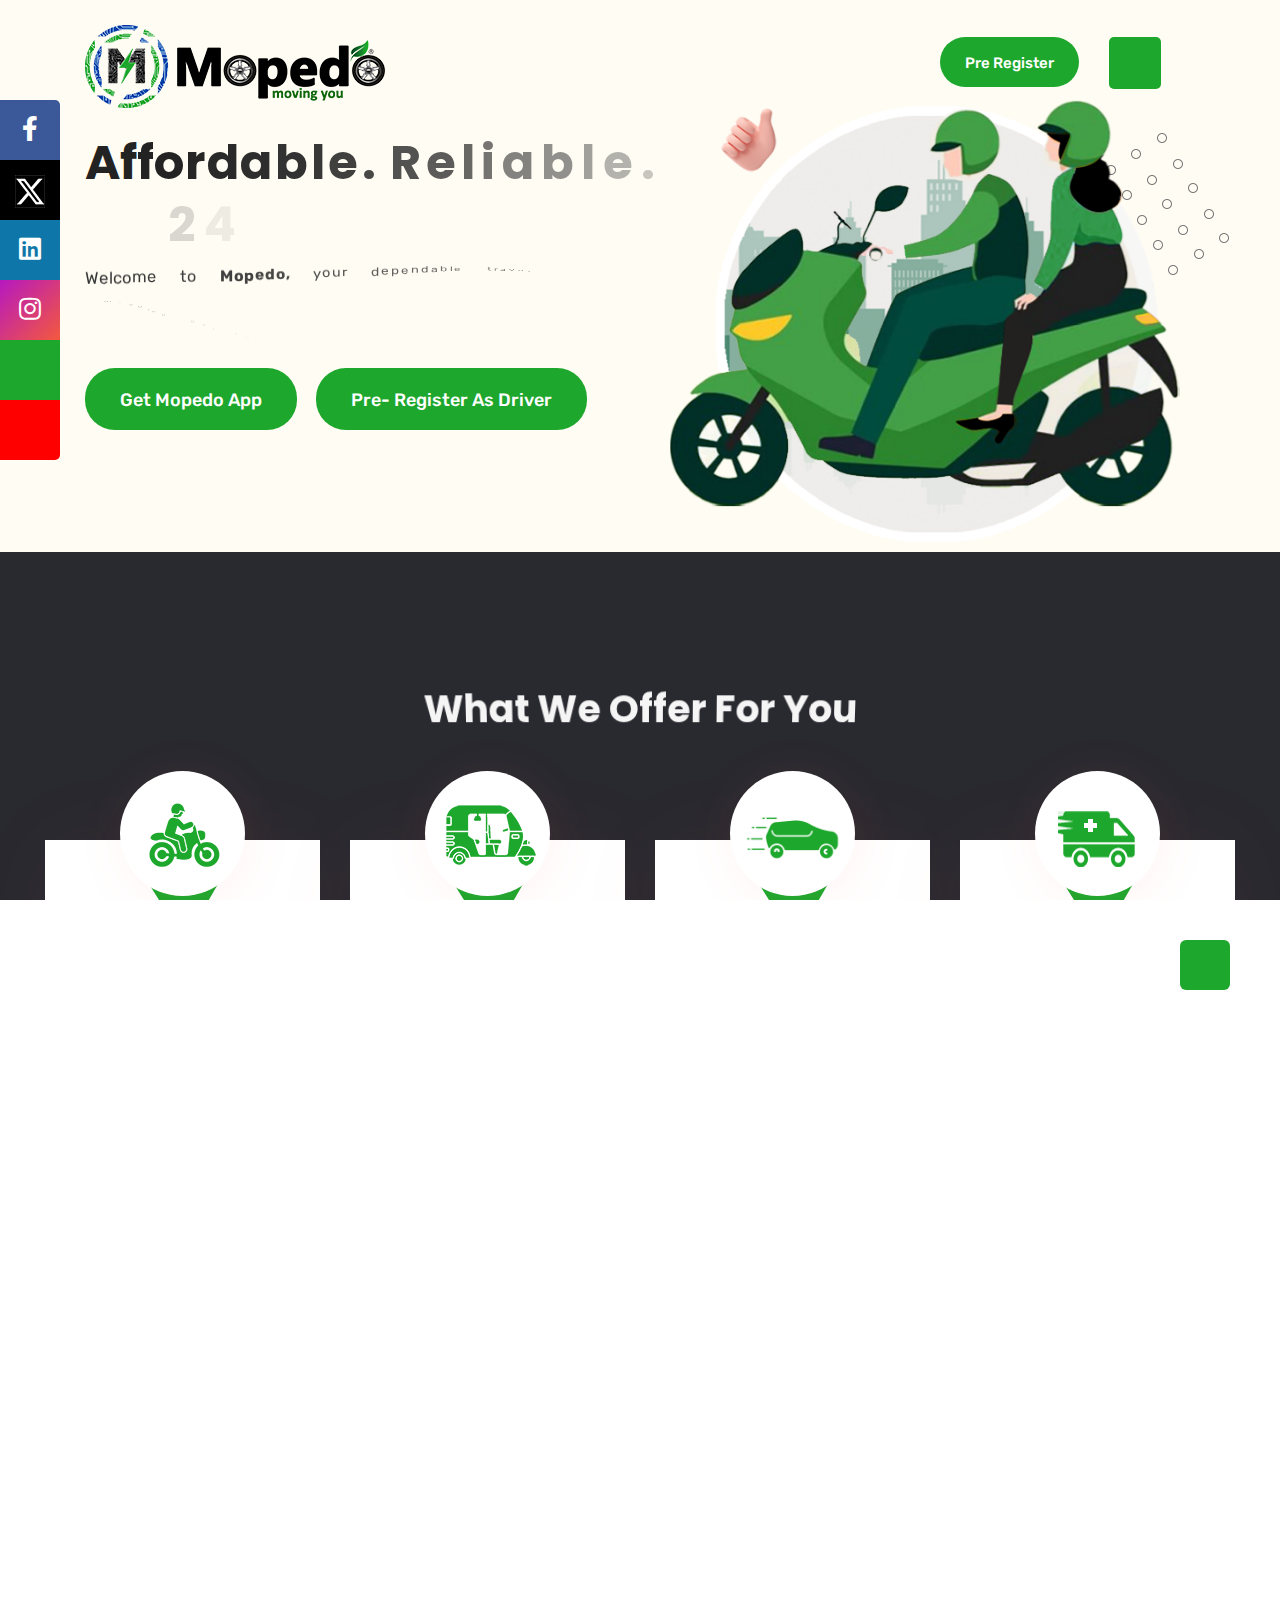
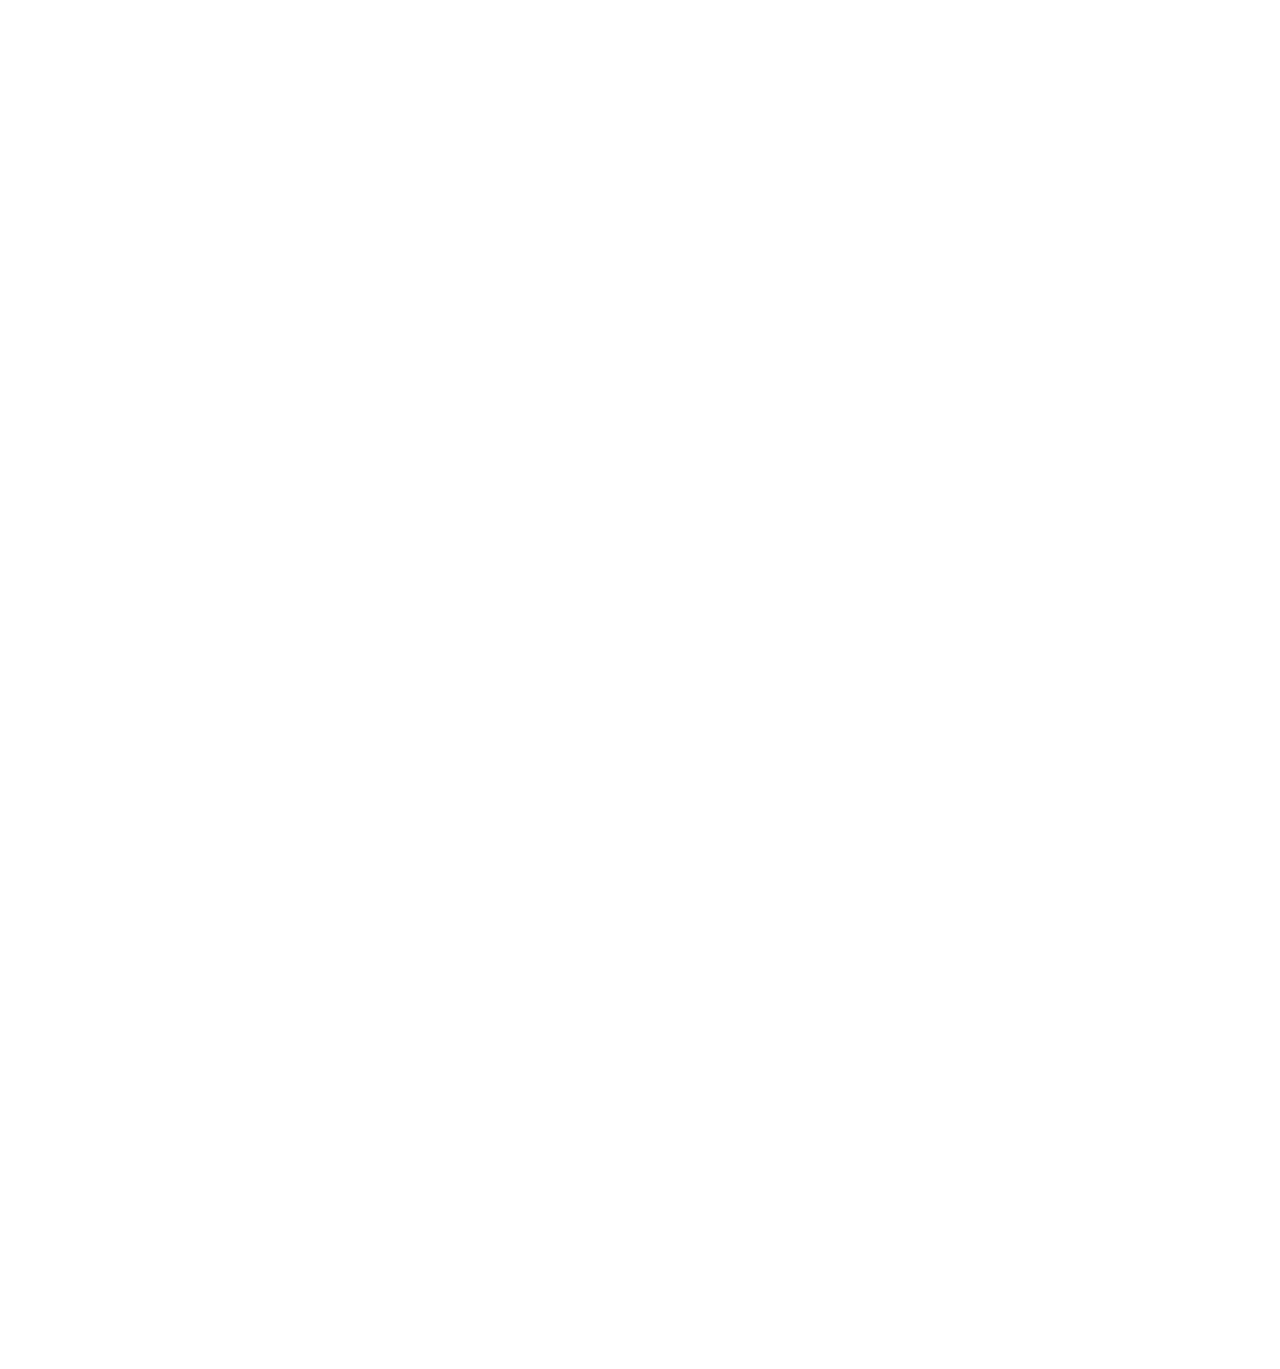
==== index.html @ 89268a0d "mopedo site" ====
<!doctype html>
<html class="no-js" lang="zxx">


<!-- Mirrored from www.mopedo.in/ by HTTrack Website Copier/3.x [XR&CO'2014], Thu, 02 Nov 2023 09:50:37 GMT -->
<meta http-equiv="content-type" content="text/html;charset=UTF-8" />
<head>
<meta charset="utf-8">
<meta http-equiv="x-ua-compatible" content="ie=edge">
<title>Mopedo</title>
<meta name="viewport" content="width=device-width, initial-scale=1">

<link rel="shortcut icon" type="image/x-icon" href="img/favicon.png">

<link rel="stylesheet" href="css/bootstrap.min.css">
<link rel="stylesheet" href="css/animate.css">
<link rel="stylesheet" href="css/custom-animation.css">
<link rel="stylesheet" href="css/slick.css">
<link rel="stylesheet" href="css/nice-select.css">
<link rel="stylesheet" href="css/flaticon.css">
<link rel="stylesheet" href="css/swiper-bundle.css">
<link rel="stylesheet" href="css/meanmenu.css">
<link rel="stylesheet" href="css/font-awesome-pro.css">
<link rel="stylesheet" href="css/magnific-popup.css">
<link rel="stylesheet" href="css/spacing.css">
<link rel="stylesheet" href="css/style.css">




</head>
<body>

<button class="scroll-top scroll-to-target" data-target="html">
<i class="far fa-angle-double-up"></i>
</button>

<header>



<div id="header-sticky" class="header__area header__transparent header__space header__plr">
<div class="container">
<div class="row align-items-center">
<div class="col-xl-9 col-lg-3 col-7 col-md-6">
<div class="header__logo">
<a href="index-2.html"><img src="img/logo/logo-1.png" alt></a>
</div>
</div>
<div class="col-xl-3 col-lg-2 col-5 col-md-6">
<div class="header__action d-flex">
<!---
<a class="main-btn-sm d-none d-xl-block tp-btn-hover alt-color" href="#">
<span>Scan Now</span>
<b></b>
</a>

<a class="main-btn-sm d-none d-xl-block tp-btn-hover alt-color" href="#">
<span>Pay Now</span>
<b></b>
</a>
--->
<a class="main-btn-sm d-none d-xl-block tp-btn-hover alt-color" href="#">
<span>Pre Register</span>
<b></b>
</a>
<div class="header__menu-bar">
<button class="it-menu-bar"><i class="far fa-bars"></i></button>
</div>
</div>
</div>
</div>
</div>
</div>

</header>


	<div class="s-soft">
<a href="#" class="s-item facebook">
<span class="fab fa-facebook-f"></span>
</a>
<a href="#" class="s-item twitter">
<span><img src="img/twitter.png" alt=""/></span>
</a>

<a href="#" class="s-item linkedin">
<span class="fab fa-linkedin"></span>
</a>
<a href="#" class="s-item instagram">
<span class="fab fa-instagram"></span>
</a>
		<a href="tel:1234567890" class="s-item phone">
<span class="fal fa-phone-alt"></span>
</a>
		
		<a href="mailto:Info@mopedoelectric.com" class="s-item envelope">
<span class="fal fa-envelope"></span>
</a>

	
	</div>



<div class="it-offcanvas-area">
<div class="itoffcanvas">
<div class="itoffcanvas__close-btn">
<button class="close-btn"><i class="fal fa-times"></i></button>
</div>
<div class="mobile-menu"></div>
<div class="itoffcanvas__info">
<div class="it-info-wrapper d-flex align-items-center">
<div class="itoffcanvas__info-address">
<a href="index-2.html">Home</a>
</div>
</div>
<div class="it-info-wrapper d-flex align-items-center">
<div class="itoffcanvas__info-address">
<a href="about-us.html">About Us</a>
</div>
</div>
<div class="it-info-wrapper d-flex align-items-center">
<div class="itoffcanvas__info-address">
<a href="blog.html">Blog</a>
</div>
</div>
	<div class="it-info-wrapper d-flex align-items-center">
<div class="itoffcanvas__info-address">
<a href="services.html">Services</a>
</div>
</div>
<div class="it-info-wrapper d-flex align-items-center">
<div class="itoffcanvas__info-address">
<a href="careers.html">Careers</a>
</div>
</div>
<div class="it-info-wrapper d-flex align-items-center">
<div class="itoffcanvas__info-address">
<a href="faq%27s.html">Faq's</a>
</div>
</div>
<div class="it-info-wrapper d-flex align-items-center">
<div class="itoffcanvas__info-address">
<a href="contactus.html">Contact Us</a>
</div>
</div>
</div>


<div class="col-xl-12 col-lg-12 col-12 col-md-12">
<div class="header__action mobile-none">
<!---
<a class="main-btn-sm d-xl-block tp-btn-hover alt-color" href="#">
<span>Scan Now</span>
<b></b>
</a>
<a class="main-btn-sm d-xl-block tp-btn-hover alt-color" href="#">
<span>Pay Now</span>
<b></b>
</a>
--->
<a class="main-btn-sm d-xl-block tp-btn-hover alt-color" href="#">
<span>Pre Register</span>
<b></b>
</a>
</div>
</div>

</div>
</div>
<div class="body-overlay"></div>

<div id="smooth-wrapper">
<div id="smooth-content">
<main class="fix">

<div class="slider-2__area grey-bg slider-2__space slider-2__plr p-relative z-index fix">
<div class="slider-2__shape-1 d-none d-md-block">
<img src="img/slider/shape-14.png" alt>
</div>
<div class="slider-2__shape-3 d-none d-xxl-block">
<img src="img/slider/shape-14.png" alt>
</div>


<div class="container">
<div class="row align-items-center">
<div class="col-xl-6 col-lg-6">
<div class="slider-2__wrapper z-index">
<div class="slider-2__section-box">
<h3 class="hero-title char-anim">Affordable. Reliable. 24/7 Available</h3>
</div>
<div class="slider-2__content">
<p class="char-anim-2">Welcome to <strong>Mopedo,</strong> your dependable travel companion. Our unwavering commitment to offer exceptional transportation
</p>
</div>
<div class="slider-2__btn wow tpfadeUp" data-wow-duration=".9s" data-wow-delay="1.5s">
<a class="main-btn tp-btn-hover alt-color" href="#">
<span>Get Mopedo App</span>
<b></b>
</a>
	
<a class="main-btn tp-btn-hover alt-color" href="#">
<span>Pre- Register as Driver</span>
<b></b>
</a>
	
</div>
</div>
</div>
<div class="col-xl-6 col-lg-6">
<div class="slider-2__thumb text-center">

<div class="container">
	<div class="ombre-externe">
		<div class="ombre-interne">
				<div id="carouselExampleCaptions" class="carousel slide " data-bs-ride="carousel">
					<div class="carousel-inner">
						<div class="carousel-item active">
							<img src="img/slider/slider-1.png" alt="...">
						</div>
						<div class="carousel-item">
							<img src="img/slider/slider-2.png" alt="...">
						</div>
						<div class="carousel-item">
							<img src="img/slider/slider-3.png" alt="...">
						</div>
                        <div class="carousel-item">
							<img src="img/slider/slider-4.png" alt="...">
						</div>
					</div>
				</div>
		</div>
		<!-- ombre-interne -->
	</div>
	<!-- ombre-externe -->
</div>


</div>


</div>
</div>
</div>
</div>

<div class="social__area social__plr black-bg p-relative z-index">
<div class="container-fluid">
<div class="row justify-content-center">
<div class="col-xxxl-7 col-xxl-8">
<div class="social__section-box pt-30 pb-30 text-center">
<h3 class="section-title text-white title-anim">What We Offer For You</h3>
</div>
</div>
</div>
<div class="row">
<div class="col-xl-3 col-lg-6 col-md-6 mb-30 wow tpfadeUp" data-wow-duration=".9s" data-wow-delay=".9s" style="visibility: visible; animation-duration: 0.9s; animation-delay: 0.9s; animation-name: tpfadeUp;">
<div class="feature__item item-space feature__color-1 text-center p-relative">
<div class="feature__item-shape">
<img src="img/feature/fea-item-spahe-1.png" alt="">
</div>
<div class="feature__icon icon-space z-index">
<span>
<a href="services.html"><img src="img/feature/fea-1.png" alt=""></a>
</span>
</div>
<div class="feature__content pt-70">
<h4 class="feature__title title-border"><a href="services.html">Mopedo Ride</a></h4>
<p>Travel from your door-step to preferred destination effortlessly and
with utmost safety through Mopedo ride.</p>
</div>
</div>
</div>
<div class="col-xl-3 col-lg-6 col-md-6 mb-30 wow tpfadeUp" data-wow-duration=".9s" data-wow-delay=".9s" style="visibility: visible; animation-duration: 0.9s; animation-delay: 0.9s; animation-name: tpfadeUp;">
<div class="feature__item item-space feature__color-1 text-center p-relative">
<div class="feature__item-shape">
<img src="img/feature/fea-item-spahe-1.png" alt="">
</div>
<div class="feature__icon icon-space z-index">
<span>
<a href="services.html"><img src="img/feature/fea-3.png" alt=""></a>
</span>
</div>
<div class="feature__content pt-70">
<h4 class="feature__title title-border"><a href="services.html">Mopedo Auto </a></h4>
<p>Without negotiating, receive an affordable Mopedo Auto ride.
To easily navigate your city, request a Mopedo Auto.</p>
</div>
</div>
</div>
<div class="col-xl-3 col-lg-6 col-md-6 mb-30 wow tpfadeUp" data-wow-duration=".9s" data-wow-delay=".9s" style="visibility: visible; animation-duration: 0.9s; animation-delay: 0.9s; animation-name: tpfadeUp;">
<div class="feature__item item-space feature__color-1 text-center p-relative">
<div class="feature__item-shape">
<img src="img/feature/fea-item-spahe-1.png" alt="">
</div>
<div class="feature__icon icon-space z-index">
<span>
<a href="services.html"><img src="img/feature/fea2.png" alt=""></a>
</span>
</div>
<div class="feature__content pt-70">
<h4 class="feature__title title-border"><a href="services.html">Modepo Car</a></h4>
<p>Find a ride that fits your needs and your schedule whenever you like with our Mopedo EV taxis.</p>
</div>
</div>
</div>
<div class="col-xl-3 col-lg-6 col-md-6 mb-30 wow tpfadeUp" data-wow-duration=".9s" data-wow-delay=".9s" style="visibility: visible; animation-duration: 0.9s; animation-delay: 0.9s; animation-name: tpfadeUp;">
<div class="feature__item item-space feature__color-1 text-center p-relative">
<div class="feature__item-shape">
<img src="img/feature/fea-item-spahe-1.png" alt="">
</div>
<div class="feature__icon icon-space z-index">
<span>
<a href="services.html"><img src="img/feature/fea-4.png" alt=""></a>
</span>
</div>
<div class="feature__content pt-70">
<h4 class="feature__title title-border"><a href="services.html">Mopedo Ambulance</a> </h4>
<p>Our Mopedo Taxi app now offers life-saving ambulance services.</p>
</div>
</div>
</div>
</div>
</div>
</div>



<div class="about-2__area pt-20 pb-20 p-relative fix">
<div class="about-2__shape-1 d-none d-xl-block">
<img src="img/about/about-shape-3.html" alt>
</div>
<div class="about-2__shape-2 d-none d-xl-block">
<img src="img/about/about-shape-4.html" alt>
</div>
<div class="about-2__shape-3 d-none d-xl-block">
<img src="img/about/about-shape-5.html" alt>
</div>
<div class="container">
<div class="row align-items-center">
<div class="col-xl-6 col-lg-6 wow tpfadeLeft" data-wow-duration=".9s" data-wow-delay=".4s">
<div class="about-2__main-img p-relative">
<img src="img/about/about-2.png" alt>

</div>
</div>
<div class="col-xl-6 col-lg-6 wow tpfadeRight" data-wow-duration=".9s" data-wow-delay=".9s">
<div class="about-2__item">
<div class="about-2__section-title">
<h4 style="color:#43a047;">How It Works?</h4>
</div>
<div class="about-2__text">
	
<div style="background: #f6f6f6; border: dashed 1px #1da72c; padding: 20px; border-radius: 15px; margin-bottom: 20px;">
<h3 class="section-title char-anim">Find A Taxi Services</h3>	
	
<p class="char-anim-2">Open the Mopedo app, search for a mopedo cab bike or auto in your 
close proximity and book one for yourself.
</p>
</div>
	
	
<div style="background: #f6f6f6; border: dashed 1px #1da72c; padding: 20px; border-radius: 15px; margin-bottom: 20px;">
<h3 class="section-title char-anim">Start Your Ride</h3>	
	
<p class="char-anim-2">Scan the driver face to unlock the bike and start the ride to your 
preferred destination..
</p>
</div>
	

<div style="background: #f6f6f6; border: dashed 1px #1da72c; padding: 20px; border-radius: 15px;">
<h3 class="section-title char-anim">Finish The Ride</h3>	
	
<p class="char-anim-2">Make the payment through cash, Paytm or UPI once you reach the 
destination.
</p>
</div>
	
	
</div>

</div>
</div>
</div>
</div>
</div>


<div class="work__area work__space work__plr" style="background:#efefef;">
<div class="container-fluid">
<div class="row justify-content-center">
<div class="col-xl-12 col-md-9">
<div class="work__section-box text-center">
<h4 class="section-title title-anim wow tpfadeUp" data-wow-duration=".9s" data-wow-delay=".5s">Consumers Pilots</h4>
</div>
</div>
</div>
<div class="row">
<div class="col-12">
<div class="work__slider-wrapper">
<div class="swiper-container work__active">
<div class="swiper-wrapper">
<div class="swiper-slide wow tpfadeUp" data-wow-duration=".9s" data-wow-delay=".3s">
<div class="work__wrapper text-center">
<div class="work__item-box">
<div class="work__item item-bg-1">
<div class="service__icon-wrapper pb-25 p-relative">
<a href="#"><img src="img/icon/best-in-class.png" alt=""/></a>
</div>
<div class="work__content">
<h4 class="work__title-sm work__title-color-1">
<a href="#">Affordability</a>
</h4>
<p>We often ensure that our services meet the budget of every common man</p>
</div>
</div>
</div>
</div>
</div>
<div class="swiper-slide wow tpfadeUp" data-wow-duration=".9s" data-wow-delay=".3s">
<div class="work__wrapper text-center">
<div class="work__item-box">
<div class="work__item item-bg-1">
<div class="service__icon-wrapper pb-25 p-relative">
<a href="#"><img src="img/icon/affordability.png" alt=""/></a>
</div>
<div class="work__content">
<h4 class="work__title-sm work__title-color-1">
<a href="#">Effortless Ride</a>
</h4>
<p>Once you book a ride with mopedo, all you have to do is nothing. We would pick you up at your door-step.</p>
</div>
</div>
</div>
</div>
</div>
<div class="swiper-slide wow tpfadeUp" data-wow-duration=".9s" data-wow-delay=".3s">
<div class="work__wrapper text-center">
<div class="work__item-box">
<div class="work__item item-bg-1">
<div class="service__icon-wrapper pb-25 p-relative">
<a href="#"><img src="img/icon/effortless-ride.png" alt=""/></a>
</div>
<div class="work__content">
<h4 class="work__title-sm work__title-color-1">
<a href="#">Best -In- Class</a>
</h4>
<p>Our services range from bikes to luxury sedans. To travel across cities and long distances, we provide a variety of vehicles for your enjoyable voyage with us.</p>
</div>
</div>
</div>
</div>
</div>
<div class="swiper-slide wow tpfadeUp" data-wow-duration=".9s" data-wow-delay=".3s">
<div class="work__wrapper text-center">
<div class="work__item-box">
<div class="work__item item-bg-1">
<div class="service__icon-wrapper pb-25 p-relative">
<a href="#"><img src="img/icon/zero-pressure.png" alt=""/></a>
</div>
<div class="work__content">
<h4 class="work__title-sm work__title-color-1">
<a href="#">Zero Pressure</a>
</h4>
<p>Mopedo Pilots can take rides as per their convenience and availability as there won’t be any pressure on them.</p>
</div>
</div>
</div>
</div>
</div>
<div class="swiper-slide wow tpfadeUp" data-wow-duration=".9s" data-wow-delay=".3s">
<div class="work__wrapper text-center">
<div class="work__item-box">
<div class="work__item item-bg-1">
<div class="service__icon-wrapper pb-25 p-relative">
<a href="#"><img src="img/icon/maxima-share-of-ride-fare.png" alt=""/></a>
</div>
<div class="work__content">
<h4 class="work__title-sm work__title-color-1">
<a href="#">Maxima  Share of Ride Fare</a>
</h4>
<p>Mopedo offers maxima  share from the fare raised out of every ride to the pilot. So, they can easily earn more money every month.</p>
</div>
</div>
</div>
</div>
</div>
<div class="swiper-slide wow tpfadeUp" data-wow-duration=".9s" data-wow-delay=".3s">
<div class="work__wrapper text-center">
<div class="work__item-box">
<div class="work__item item-bg-1">
<div class="service__icon-wrapper pb-25 p-relative">
<a href="#"><img src="img/icon/secured-rides.png" alt=""/></a>
</div>
<div class="work__content">
<h4 class="work__title-sm work__title-color-1">
<a href="#">Secured Rides</a>
</h4>
<p>Every ride of Mopedo is secured and covered. An comprehensive Mishap coverage up to 5 lakhs will be offered to pilot in the case of an accident.</p>
</div>
</div>
</div>
</div>
</div>
</div>
</div>

</div>
</div>
</div>
</div>
</div>




<!---
<div class="testimonial__area testimonial__plr fix black-bg p-relative">
<div class="testimonial__shape-3">
<img src="img/testimonial/testi-shape-4.png" alt>
</div>
<div class="container-fluid">
<div class="row justify-content-center">
<div class="col-xl-7 col-xxl-9 wow tpfadeUp" data-wow-duration=".9s" data-wow-delay=".3s">
<div class="testimonial__section-box text-center z-index pb-40">
<h4 class="section-subtitle section-white-bg">Client Testimonial</h4>
<h3 class="section-title text-white">Our Clients are Important to Us</h3>
</div>
</div>
</div>
<div class="testimonial__slider-wrapper z-index wow tpfadeUp" data-wow-duration=".9s" data-wow-delay=".5s">
<div class="swiper-container testimonial__active">
<div class="swiper-wrapper">
<div class="swiper-slide">
<div class="testimonial__item d-flex justify-content-betweena align-items-center p-relative">
<div class="testimonial__item-shape">
<img src="img/testimonial/testi-item-shape-1.png" alt>
</div>
<div class="testimonial__content">
<div class="testimonial__author-info">
<h5 class="testimonial__author-name">Nithin</h5>
<span>Hyderabad</span>
</div>
<div class="testimonial__content-text">
<p>Having heard of mopedo from one of my friends, the hard work and the latest technology behind the wheels has blown me terribly and yeah, I am really waiting for the mopedo app and support mopedo. Big thumbs up to the team. The services are just blowing.</p>
<i class="fas fa-star"></i>
<i class="fas fa-star"></i>
<i class="fas fa-star"></i>
<i class="fas fa-star"></i>
<i class="fas fa-star star-color"></i>
</div>
</div>
<div class="testimonial__main-img">
<img src="img/testimonial/testi-1.png" alt>
</div>
</div>
</div>
<div class="swiper-slide">
<div class="testimonial__item d-flex justify-content-betweena align-items-center p-relative">
<div class="testimonial__item-shape">
<img src="img/testimonial/testi-item-shape-1.png" alt>
</div>
<div class="testimonial__content">
<div class="testimonial__author-info">
<h5 class="testimonial__author-name">Nagraj</h5>
<span>Hyderabad</span>
</div>
<div class="testimonial__content-text">
<p>By viewing the services offered by the mopedo, none of the services made me aware of disabled people. This mopedo bike service somewhere touched my harmony of humanity and made me delighted.<br>
	
	<br>
	</p>
	<p>&nbsp;</p>
<i class="fas fa-star"></i>
<i class="fas fa-star"></i>
<i class="fas fa-star"></i>
<i class="fas fa-star"></i>
<i class="fas fa-star star-color"></i>
</div>
</div>
<div class="testimonial__main-img">
<img src="img/testimonial/testi-1.jpg" alt>
</div>
</div>
</div>

</div>
</div>
<div class="testimonial-slider-dots wow tpfadeUp" data-wow-duration=".9s" data-wow-delay=".7s"></div>
</div>
</div>
</div>
--->
<!---
<div class="blog-2__area blog-2__plr mt-35 mb-20">
<div class="container-fluid">
<div class="row justify-content-center">
<div class="col-xl-7">
<div class="blog__section-title text-center pb-40">
<h4 class="section-subtitle title-anim">Blog Post</h4>
<h3 class="section-title title-anim">Our Latest News</h3>
</div>
</div>
</div>
<div class="row">
<div class="col-xl-4 col-lg-6 col-md-6 wow tpfadeUp" data-wow-duration=".9s" data-wow-delay=".7s">
<div class="blog-2__item text-center">
<div class="blog-2__thumb fix">
<a href="blog-details.html"><img src="img/blog/blog-4.jpeg" alt></a>
</div>
<div class="blog-2__content">
<div class="blog-2__meta-box">
<div class="blog-2__meta d-flex align-items-center">
<div class="blog-2__meta-img">
<img src="img/blog/blog-meta-1.png" alt>
</div>
<div class="blog-2__date">
<span>Mopedo / 3 October 2023</span>
</div>
</div>
</div>
<div class="blog-2__content-text">
<h4 class="blog-2__content-title-sm"><a href="blog.html">Why Mopedo is One of Top Motorcycle Taxi Services in Hyderabad?</a></h4>
</div>
<div class="blog-2__content-button">
<a class="main-btn-sm  tp-btn-hover alt-color" href="blog.html"><span>Read More</span><b></b></a>
</div>
</div>
</div>
</div>
<div class="col-xl-4 col-lg-6 col-md-6 wow tpfadeUp" data-wow-duration=".9s" data-wow-delay=".9s">
<div class="blog-2__item text-center">
<div class="blog-2__thumb fix">
<a href="#"><img src="img/blog/blog-5.jpg" alt></a>
</div>
<div class="blog-2__content">
<div class="blog-2__meta-box">
<div class="blog-2__meta d-flex align-items-center">
<div class="blog-2__meta-img">
<img src="img/blog/blog-meta-2.png" alt>
</div>
<div class="blog-2__date">
<span>Mopedo / 3 October 2023</span>
</div>
</div>
</div>
<div class="blog-2__content-text">
<h4 class="blog-2__content-title-sm"><a href="blog.html">What Makes Mopedo Idiosyncratic?</a><br><br></h4>
</div>
<div class="blog-2__content-button">
<a class="main-btn-sm  tp-btn-hover alt-color" href="blog.html"><span>Read More</span><b></b></a>
</div>
</div>
</div>
</div>
<div class="col-xl-4 col-lg-6 col-md-6 wow tpfadeUp" data-wow-duration=".9s" data-wow-delay="1.1s">
<div class="blog-2__item text-center">
<div class="blog-2__thumb fix">
<a href="#"><img src="img/blog/blog-6.jpeg" alt></a>
</div>
<div class="blog-2__content">
<div class="blog-2__meta-box">
<div class="blog-2__meta d-flex align-items-center">
<div class="blog-2__meta-img">
<img src="img/blog/blog-meta-3.png" alt>
</div>
<div class="blog-2__date">
<span>Mopedo / 3 October 2023</span>
</div>
</div>
</div>
<div class="blog-2__content-text">
<h4 class="blog-2__content-title-sm"><a href="blog.html">Best Bike Taxi Service in Hyderabad with Advanced AI Technology.</a></h4>
</div>
<div class="blog-2__content-button">
<a class="main-btn-sm  tp-btn-hover alt-color" href="blog.html"><span>Read More</span><b></b></a>
</div>
</div>
</div>
</div>
</div>
</div>
</div>
--->


</main>
<footer>

<div class="footer-2__area footer-2__plr p-relative fix" data-background="img/footer/footer-bg.jpg">

<div class="container-fluid">
<div class="row">

<div class="col-xxl-2 col-xl-2 col-lg-6 col-md-6 col-sm-5 mb-30 wow tpfadeUp" data-wow-duration=".9s" data-wow-delay=".5s">
<div class="footer-2__widget">
<h4 class="footer-2__title"><a href="#">Quick Links</a></h4>
<div class="footer-2__menu-list">
<ul>
<li><a href="index-2.html">Home</a></li>
<li><a href="about-us.html">About Us</a></li>
<li><a href="blog.html">Blog</a></li>
<li><a href="services.html">Services</a></li>
	
<li><a href="careers.html">Careers</a></li>
<li><a href="faq%27s.html">Faq's</a></li>
<li><a href="contactus.html">Contact Us</a></li>
</ul>
</div>
</div>
</div>
<div class="col-xxl-2 col-xl-2 col-lg-6 col-md-6 col-sm-5 mb-30 wow tpfadeUp" data-wow-duration=".9s" data-wow-delay=".7s">
<div class="footer-2__widget">
<h4 class="footer-2__title"><a href="#">Customer App</a></h4>
<div class="footer-2__menu-list">
<ul>
<li><a href="https://play.google.com/store/apps/details?id=com.mopedoeletr.customer&amp;pcampaignid=web_share" target="_blank"><img src="img/app/1.png" alt=""/></a></li>
</ul>
</div>
</div>
<div class="footer-2__widget">
<div class="footer-2__menu-list"><br>
<ul>
<li><a href="#"><img src="img/app/2.png" alt=""/></a></li>
</ul>
</div>
</div>
</div>
<div class="col-xxl-2 col-xl-2 col-lg-6 col-md-6 col-sm-5 mb-30 wow tpfadeUp" data-wow-duration=".9s" data-wow-delay=".7s">
<div class="footer-2__widget">
<h4 class="footer-2__title"><a href="#">Pilot App</a></h4>
<div class="footer-2__menu-list">
<ul>
<li><a href="https://play.google.com/store/apps/details?id=com.mopedo.pilot&amp;pcampaignid=web_share" target="_blank"><img src="img/app/1.png" alt=""/></a></li>
</ul>
</div>
</div>
</div>
<div class="col-xxl-3 col-xl-4 col-lg-6 col-md-6 col-sm-7 mb-30 wow tpfadeUp" data-wow-duration=".9s" data-wow-delay=".3s">
<div class="footer-2__widget footer-2-col-1">
<h4 class="footer-2__title"><a href="#">Contact Us</a></h4>
<div class="footer-2__content">
<div class="footer__number-wrapper align-items-center">
<div class="footer__number-info">
<a href="tel:+230045647823"> <i class="fal fa-map-marker-alt"></i>  3rd Floor, Awfis Building, Kothaguda Junction, Kondapur Hyderabad, Telangana </a>
</div>
<div class="footer__number-info">
<a href="tel:8143763157"> <i class="fal fa-phone-alt"></i> 8143763157</a>
</div>
<div class="footer__number-info">
<a href="tel:Info@mopedoelectric.com"> <i class="fal fa-envelope"></i> Info@mopedoelectric.com</a>
</div>
<div class="footer__number-info">
<a href="tel:support@mopedoelectric.com"> <i class="fal fa-envelope"></i> support@mopedoelectric.com</a>
</div>

</div>

</div>
</div>
</div>
<div class="col-xxl-3 col-xl-3 col-lg-6 col-md-6 col-sm-7 mb-30 wow tpfadeUp" data-wow-duration=".9s" data-wow-delay=".9s">
<div class="footer__widget footer-col-4">
<h4 class="footer__title"><a href="#">Newsletter</a></h4>
<div class="footer__input">
<form action="#">
<input type="email" placeholder="Newsletter">
<button class="subscribe-btn">Subscribe </button>
</form>
</div>

</div>
</div>
</div>
</div>
</div>


<div class="copyright__area copyright__plr-2 black-bg-3">
<div class="container-fluid">
<div class="row align-items-center">
<div class="col-md-6 wow tpfadeUp" data-wow-duration=".9s" data-wow-delay=".3s">
<div class="copyright__text text-center text-md-start">
<span>Copyrights © 2023 Mopedo. All Rights Reserved</span>
</div>
</div>
<div class="col-md-6 wow tpfadeUp" data-wow-duration=".9s" data-wow-delay=".5s">
<div class="copyright__item text-center text-md-end">
<span><a href="Privacy-Policy.html">Privacy Policy</a></span>
<span><a href="#">Terms &amp; Condition</a></span>
<span><a href="return-policy.html">Return Policy</a></span>
</div>
</div>
</div>
</div>
</div>


 

</footer>
</div>
</div>

<script data-cfasync="false" src="cdn-cgi/scripts/5c5dd728/cloudflare-static/email-decode.min.html"></script><script src="js/jquery.js"></script>
<script src="js/waypoints.js"></script>
<script src="js/bootstrap.bundle.min.js"></script>
<script src="js/gsap.min.js"></script>
<script src="js/ScrollSmoother.min.js"></script>
<script src="js/ScrollTrigger.min.js"></script>
<script src="js/split-text.min.js"></script>
<script src="js/slick.min.js"></script>
<script src="js/magnific-popup.js"></script>
<script src="js/counterup.js"></script>
<script src="js/wow.js"></script>
<script src="js/nice-select.js"></script>
<script src="js/swiper-bundle.js"></script>
<script src="js/meanmenu.js"></script>
<script src="js/tilt.jquery.js"></script>
<script src="js/isotope-pkgd.js"></script>
<script src="js/imagesloaded-pkgd.js"></script>
<script src="js/ajax-form.js"></script>
<script src="js/main.js"></script>

</body>

<!-- Mirrored from www.mopedo.in/ by HTTrack Website Copier/3.x [XR&CO'2014], Thu, 02 Nov 2023 09:51:44 GMT -->
</html>
---- css/custom-animation.css ----
.animated{-webkit-animation-duration:1s;animation-duration:1s;-webkit-animation-fill-mode:both;animation-fill-mode:both}@-webkit-keyframes jump{0%{-webkit-transform:translate3d(0,0,0);transform:translate3d(0,0,0)}40%{-webkit-transform:translate3d(0,50%,0);transform:translate3d(0,50%,0)}100%{-webkit-transform:translate3d(0,0,0);transform:translate3d(0,0,0)}}@keyframes jump{0%{-webkit-transform:translate3d(0,0,0);transform:translate3d(0,0,0)}40%{-webkit-transform:translate3d(0,50%,0);transform:translate3d(0,50%,0)}100%{-webkit-transform:translate3d(0,0,0);transform:translate3d(0,0,0)}}@-webkit-keyframes jumpTwo{0%{-webkit-transform:translate3d(0,0,0);transform:translate3d(0,0,0)}40%{-webkit-transform:translate3d(0,20px,0);transform:translate3d(0,20px,0)}100%{-webkit-transform:translate3d(0,0,0);transform:translate3d(0,0,0)}}@keyframes jumpTwo{0%{-webkit-transform:translate3d(0,0,0);transform:translate3d(0,0,0)}40%{-webkit-transform:translate3d(0,20px,0);transform:translate3d(0,40px,0)}100%{-webkit-transform:translate3d(0,0,0);transform:translate3d(0,0,0)}}@-webkit-keyframes jumpThree{0%{-webkit-transform:translate3d(0,0,0);transform:translate3d(0,0,0)}40%{-webkit-transform:translate3d(0,-20px,0);transform:translate3d(0,-20px,0)}100%{-webkit-transform:translate3d(0,0,0);transform:translate3d(0,0,0)}}@keyframes jumpThree{0%{-webkit-transform:translate3d(0,0,0);transform:translate3d(0,0,0)}40%{-webkit-transform:translate3d(0,-20px,0);transform:translate3d(0,-20px,0)}100%{-webkit-transform:translate3d(0,0,0);transform:translate3d(0,0,0)}}@-webkit-keyframes jumpFour{0%{-webkit-transform:translate3d(0,0,0);transform:translate3d(0,0,0)}50%{-webkit-transform:translate3d(0,-10px,0);transform:translate3d(0,-10px,0)}100%{-webkit-transform:translate3d(0,0,0);transform:translate3d(0,0,0)}}@keyframes jumpFour{0%{-webkit-transform:translate3d(0,0,0);transform:translate3d(0,0,0)}50%{-webkit-transform:translate3d(0,-10px,0);transform:translate3d(0,-10px,0)}100%{-webkit-transform:translate3d(0,0,0);transform:translate3d(0,0,0)}}@-webkit-keyframes jumpFive{0%{-webkit-transform:translate3d(0,0,0);transform:translate3d(0,0,0)}50%{-webkit-transform:translate3d(0,10px,0);transform:translate3d(0,10px,0)}100%{-webkit-transform:translate3d(0,0,0);transform:translate3d(0,0,0)}}@keyframes jumpFive{0%{-webkit-transform:translate3d(0,0,0);transform:translate3d(0,0,0)}50%{-webkit-transform:translate3d(0,10px,0);transform:translate3d(0,10px,0)}100%{-webkit-transform:translate3d(0,0,0);transform:translate3d(0,0,0)}}@-webkit-keyframes prXOne{0%{-webkit-transform:translateX(0);transform:translateX(0)}50%{-webkit-transform:translateX(-15px);transform:translateX(-15px)}100%{-webkit-transform:translateX(0);transform:translateX(0)}}@keyframes prXOne{0%{-webkit-transform:translateX(0);transform:translateX(0)}50%{-webkit-transform:translateX(-15px);transform:translateX(-15px)}100%{-webkit-transform:translateX(0);transform:translateX(0)}}@-webkit-keyframes prXTwo{0%{-webkit-transform:translateX(0);transform:translateX(0)}50%{-webkit-transform:translateX(15px);transform:translateX(15px)}100%{-webkit-transform:translateX(0);transform:translateX(0)}}@keyframes prXTwo{0%{-webkit-transform:translateX(0);transform:translateX(0)}50%{-webkit-transform:translateX(15px);transform:translateX(15px)}100%{-webkit-transform:translateX(0);transform:translateX(0)}}@-webkit-keyframes rotated{0%{-webkit-transform:rotate(0);transform:rotate(0)}100%{-webkit-transform:rotate(360deg);transform:rotate(360deg)}}@keyframes rotated{0%{-webkit-transform:rotate(0);transform:rotate(0)}100%{-webkit-transform:rotate(360deg);transform:rotate(360deg)}}@-webkit-keyframes rotatedTwo{0%{-webkit-transform:rotate(0);transform:rotate(0)}100%{-webkit-transform:rotate(-360deg);transform:rotate(-360deg)}}@keyframes rotatedTwo{0%{-webkit-transform:rotate(0);transform:rotate(0)}100%{-webkit-transform:rotate(-360deg);transform:rotate(-360deg)}}@-webkit-keyframes rotatedHalf{0%{-webkit-transform:rotate(0);transform:rotate(0)}50%{-webkit-transform:rotate(90deg);transform:rotate(90deg)}100%{-webkit-transform:rotate(0);transform:rotate(0)}}@keyframes rotatedHalf{0%{-webkit-transform:rotate(0);transform:rotate(0)}50%{-webkit-transform:rotate(90deg);transform:rotate(90deg)}100%{-webkit-transform:rotate(0);transform:rotate(0)}}@-webkit-keyframes rotatedHalfTwo{0%{-webkit-transform:rotate(-90deg);transform:rotate(-90deg)}100%{-webkit-transform:rotate(90deg);transform:rotate(90deg)}}@keyframes rotatedHalfTwo{0%{-webkit-transform:rotate(-90deg);transform:rotate(-90deg)}100%{-webkit-transform:rotate(90deg);transform:rotate(90deg)}}@-webkit-keyframes scale-upOne{0%{-webkit-transform:scale(1);transform:scale(1)}50%{-webkit-transform:scale(.85);transform:scale(.85)}100%{-webkit-transform:scale(1);transform:scale(1)}}@keyframes scale-upOne{0%{-webkit-transform:scale(1);transform:scale(1)}50%{-webkit-transform:scale(.85);transform:scale(.85)}100%{-webkit-transform:scale(1);transform:scale(1)}}@-webkit-keyframes scale-right{0%{-webkit-transform:translateX(0);transform:translateX(0)}50%{-webkit-transform:translateX(20%);transform:translateX(20%)}100%{-webkit-transform:translateX(0);transform:translateX(0)}}@keyframes tpfadeInDown{0%{opacity:0;-webkit-transform:translateX(-20px);transform:translateX(-20px)}100%{opacity:1;-webkit-transform:translateX(0);transform:translateX(0)}}@keyframes scale-right{0%{-webkit-transform:translateX(0);transform:translateX(0)}50%{-webkit-transform:translateX(20%);transform:translateX(20%)}100%{-webkit-transform:translateX(0);transform:translateX(0)}}@-webkit-keyframes fade-in{0%{opacity:.2}40%{opacity:1}100%{opacity:.2}}@keyframes fade-in{0%{opacity:.2}40%{opacity:1}100%{opacity:.2}}@keyframes hvr-ripple-out{0%{top:-5px;right:-5px;bottom:-5px;left:-5px}50%{top:-15px;right:-15px;bottom:-15px;left:-15px;opacity:.8}100%{top:-5px;right:-5px;bottom:-5px;left:-5px;opacity:1}}@keyframes hvr-ripple-out-two{0%{top:0;right:0;bottom:0;left:0}100%{top:-30px;right:-30px;bottom:-30px;left:-30px;opacity:0}}@-webkit-keyframes scale-up-one{0%{-webkit-transform:scale(1);transform:scale(1)}40%{-webkit-transform:scale(.5);transform:scale(.5)}100%{-webkit-transform:scale(1);transform:scale(1)}}@keyframes scale-up-one{0%{-webkit-transform:scale(1);transform:scale(1)}40%{-webkit-transform:scale(.5);transform:scale(.5)}100%{-webkit-transform:scale(1);transform:scale(1)}}@-webkit-keyframes scale-up-two{0%{-webkit-transform:scale(.5);transform:scale(.5)}40%{-webkit-transform:scale(.8);transform:scale(.8)}100%{-webkit-transform:scale(.5);transform:scale(.5)}}@keyframes scale-up-two{0%{-webkit-transform:scale(.5);transform:scale(.5)}40%{-webkit-transform:scale(.8);transform:scale(.8)}100%{-webkit-transform:scale(.5);transform:scale(.5)}}@-webkit-keyframes scale-up-three{0%{-webkit-transform:scale(1);transform:scale(1)}40%{-webkit-transform:scale(2);transform:scale(2)}100%{-webkit-transform:scale(1);transform:scale(1)}}@keyframes scale-up-three{0%{-webkit-transform:scale(1);transform:scale(1)}40%{-webkit-transform:scale(2);transform:scale(2)}100%{-webkit-transform:scale(1);transform:scale(1)}}@-webkit-keyframes jump5p{0%{-webkit-transform:translate3d(0,0,0);transform:translate3d(0,0,0)}40%{-webkit-transform:translate3d(0,5px,0);transform:translate3d(0,5px,0)}100%{-webkit-transform:translate3d(0,0,0);transform:translate3d(0,0,0)}}@keyframes jump5p{0%{-webkit-transform:translate3d(0,0,0);transform:translate3d(0,0,0)}40%{-webkit-transform:translate3d(0,5px,0);transform:translate3d(0,5px,0)}100%{-webkit-transform:translate3d(0,0,0);transform:translate3d(0,0,0)}}@-webkit-keyframes jump5pRsv{0%{-webkit-transform:translate3d(0,0,0);transform:translate3d(0,0,0)}40%{-webkit-transform:translate3d(0,-5px,0);transform:translate3d(0,-5px,0)}100%{-webkit-transform:translate3d(0,0,0);transform:translate3d(0,0,0)}}@keyframes jump5pRsv{0%{-webkit-transform:translate3d(0,0,0);transform:translate3d(0,0,0)}40%{-webkit-transform:translate3d(0,-5px,0);transform:translate3d(0,-5px,0)}100%{-webkit-transform:translate3d(0,0,0);transform:translate3d(0,0,0)}}@keyframes moveclouds{0%{margin-left:200px}100%{margin-left:-200px}}@-webkit-keyframes moveclouds{0%{margin-left:200px}100%{margin-left:-200px}}@keyframes moveclouds2{0%{margin-right:200px}100%{margin-right:-200px}}@-webkit-keyframes moveclouds2{0%{margin-right:200px}100%{margin-right:-200px}}@keyframes moveUp{0%{transform:translateY(0)}100%{transform:translateY(-70%)}}@-webkit-keyframes moveUp{0%{transform:translateY(0)}100%{transform:translateY(-70%)}}@keyframes tpfadeUp{0%{opacity:0;-webkit-transform:translateY(40px);transform:translateY(40px)}100%{opacity:1;-webkit-transform:translateY(0);transform:translateY(0)}}.tpfadeUp{-webkit-animation-name:tpfadeUp;animation-name:tpfadeUp}@-webkit-keyframes tpfadeLeft{0%{opacity:0;-webkit-transform:translateX(-30px);transform:translateX(-30px)}100%{opacity:1;-webkit-transform:translateX(0);transform:translateX(0)}}@keyframes tpfadeLeft{0%{opacity:0;-webkit-transform:translateX(-30px);-ms-transform:translateX(-30px);transform:translateX(-30px)}100%{opacity:1;-webkit-transform:translateX(0);-ms-transform:translateX(0);transform:translateX(0)}}.tpfadeLeft{-webkit-animation-name:tpfadeLeft;animation-name:tpfadeLeft}@-webkit-keyframes tpfadeRight{0%{opacity:0;-webkit-transform:translateX(30px);transform:translateX(30px)}100%{opacity:1;-webkit-transform:translateX(0);transform:translateX(0)}}@keyframes tpfadeRight{0%{opacity:0;-webkit-transform:translateX(30px);-ms-transform:translateX(30px);transform:translateX(30px)}100%{opacity:1;-webkit-transform:translateX(0);-ms-transform:translateX(0);transform:translateX(0)}}.tpfadeRight{-webkit-animation-name:tpfadeRight;animation-name:tpfadeRight}@-webkit-keyframes fadeInRight{0%{opacity:0;-webkit-transform:translateX(30px);transform:translateX(30px)}100%{opacity:1;-webkit-transform:translateX(0);transform:translateX(0)}}@keyframes fadeInRight{0%{opacity:0;-webkit-transform:translateX(30px);-ms-transform:translateX(30px);transform:translateX(30px)}100%{opacity:1;-webkit-transform:translateX(0);-ms-transform:translateX(0);transform:translateX(0)}}.fadeInRight{-webkit-animation-name:fadeInRight;animation-name:fadeInRight}@-webkit-keyframes tpfadeIn{0%{opacity:0}100%{opacity:1}}@keyframes tpfadeIn{0%{opacity:0}100%{opacity:1}}.tpfadeIn{-webkit-animation-name:tpfadeIn;animation-name:tpfadeIn}
---- css/nice-select.css ----
.tp-contact-select .nice-select{-webkit-tap-highlight-color:transparent;background:rgba(255,255,255,.14);border:2px solid rgba(255,255,255,.14);box-shadow:0 1px 1px rgba(12,40,133,.2);border-radius:30px;box-sizing:border-box;clear:both;cursor:pointer;display:block;float:left;font-family:inherit;font-size:15px;font-weight:500;text-transform:capitalize;height:60px;line-height:55px;outline:none;padding-left:30px;padding-right:30px;position:relative;text-align:left!important;-webkit-transition:all .2s ease-in-out;transition:all .2s ease-in-out;-webkit-user-select:none;-moz-user-select:none;-ms-user-select:none;user-select:none;white-space:nowrap;width:100%}.tp-contact-select .nice-select span{font-weight:500;font-size:15px;line-height:14px;color:rgba(255,255,255,.54)}.nice-select:hover{border-color:#124bd1}.nice-select:active,.nice-select.open,.nice-select:focus{border-color:#fff}.nice-select:after{border-bottom:2px solid #999;border-right:2px solid #999;content:'';display:block;height:7px;margin-top:-4px;pointer-events:none;position:absolute;right:31px;top:55%;-webkit-transform-origin:66% 66%;-ms-transform-origin:66% 66%;transform-origin:66% 66%;-webkit-transform:rotate(45deg);-ms-transform:rotate(45deg);transform:rotate(45deg);-webkit-transition:all .15s ease-in-out;transition:all .15s ease-in-out;width:7px}.nice-select.open:after{-webkit-transform:rotate(-135deg);-ms-transform:rotate(-135deg);transform:rotate(-135deg)}.nice-select.open .list{opacity:1;pointer-events:auto;-webkit-transform:scale(1) translateY(0);-ms-transform:scale(1) translateY(0);transform:scale(1) translateY(0)}.nice-select.disabled{border-color:#ededed;color:#999;pointer-events:none}.nice-select.disabled:after{border-color:#ccc}.nice-select.wide{width:100%}.nice-select.wide .list{left:0!important;right:0!important}.nice-select.right{float:right}.nice-select.right .list{left:auto;right:0}.nice-select.small{font-size:12px;height:36px;line-height:34px}.nice-select.small:after{height:4px;width:4px}.nice-select.small .option{line-height:34px;min-height:34px}.nice-select .list{box-sizing:border-box;margin-top:4px;opacity:0;overflow:hidden;padding:0;pointer-events:none;position:absolute;top:108%;left:0;-webkit-transform-origin:50% 0;-ms-transform-origin:50% 0;transform-origin:50% 0;-webkit-transform:scale(.75) translateY(-21px);-ms-transform:scale(.75) translateY(-21px);transform:scale(.75) translateY(-21px);-webkit-transition:all .2s cubic-bezier(.5,0,0,1.25),opacity .15s ease-out;transition:all .2s cubic-bezier(.5,0,0,1.25),opacity .15s ease-out;z-index:9;width:95%;right:0;text-align:center;margin:0 auto;background-color:#fff;border-radius:5px;box-shadow:0 1px 1px rgba(12,40,133,.2);border:1.5px solid #124bd1}.nice-select .option{cursor:pointer;font-weight:400;line-height:40px;list-style:none;min-height:40px;outline:none;padding-left:18px;padding-right:29px;text-align:left;-webkit-transition:all .2s;transition:all .2s;color:#222}.nice-select .option.selected{font-weight:700}.nice-select .option.disabled{background-color:transparent;color:#999;cursor:default}.no-csspointerevents .nice-select .list{display:none}.no-csspointerevents .nice-select.open .list{display:block}
---- css/flaticon.css ----
@font-face{font-family:flaticon;src:url(../fonts/fa-solid-900.ttf) format("truetype"),url(../fonts/fa-brands-400.woff) format("woff"),url(../fonts/fa-duotone-900.woff2) format("woff2"),url(../fonts/fa-regular-400.eot) format("embedded-opentype"),url(https://ordainit.com/) format("svg")}i[class^=flaticon-]:before,i[class*=" flaticon-"]:before{font-family:flaticon!important;font-style:normal;font-weight:400!important;font-variant:normal;text-transform:none;line-height:1;-webkit-font-smoothing:antialiased;-moz-osx-font-smoothing:grayscale}.flaticon-vector:before{content:"\f101"}.flaticon-medal:before{content:"\f102"}.flaticon-app-development:before{content:"\f103"}.flaticon-programming:before{content:"\f104"}.flaticon-repairing-service:before{content:"\f105"}
---- css/meanmenu.css ----
a.meanmenu-reveal{display:none}.mean-container .mean-bar{float:left;width:100%;position:relative;background:#070337;padding:4px 0;min-height:42px;z-index:999999}.mean-container a.meanmenu-reveal{width:22px;height:22px;padding:13px 13px 11px;position:absolute;top:0;right:0;cursor:pointer;color:#fff;text-decoration:none;font-size:16px;text-indent:-9999em;line-height:22px;font-size:1px;display:block;font-family:Arial,Helvetica,sans-serif;font-weight:700}.mean-container a.meanmenu-reveal span{display:block;background:#fff;height:3px;margin-top:3px}.mean-container .mean-nav{float:left;width:100%;background:#070337;margin-top:44px}.mean-container .mean-nav ul{padding:0;margin:0;width:100%;list-style-type:none}.mean-container .mean-nav ul li{position:relative;float:left;width:100%}.mean-container .mean-nav ul li a{display:block;float:left;width:90%;padding:10px 5%;margin:0;text-align:left;color:#fff;border-top:1px solid #e0e3ed;text-decoration:none;text-transform:uppercase}.mean-container .mean-nav ul li li a{width:80%;padding:10px 10%;text-shadow:none!important;visibility:visible}.mean-container .mean-nav ul li.mean-last a{border-bottom:none;margin-bottom:0}.mean-container .mean-nav ul li li li a{width:70%;padding:10px 15%}.mean-container .mean-nav ul li li li li a{width:60%;padding:10px 20%}.mean-container .mean-nav ul li li li li li a{width:50%;padding:10px 25%}.mean-container .mean-nav ul li a.mean-expand{margin-top:1px;width:26px;height:32px;text-align:center;position:absolute;right:0;top:0;z-index:2;font-weight:700;background:0 0;border:none!important;font-size:14px}.mean-container .mean-push{float:left;width:100%;padding:0;margin:0;clear:both}.mean-nav .wrapper{width:100%;padding:0;margin:0}.mean-container .mean-bar,.mean-container .mean-bar *{-webkit-box-sizing:content-box;-moz-box-sizing:content-box;box-sizing:content-box}.mean-remove{display:none!important}
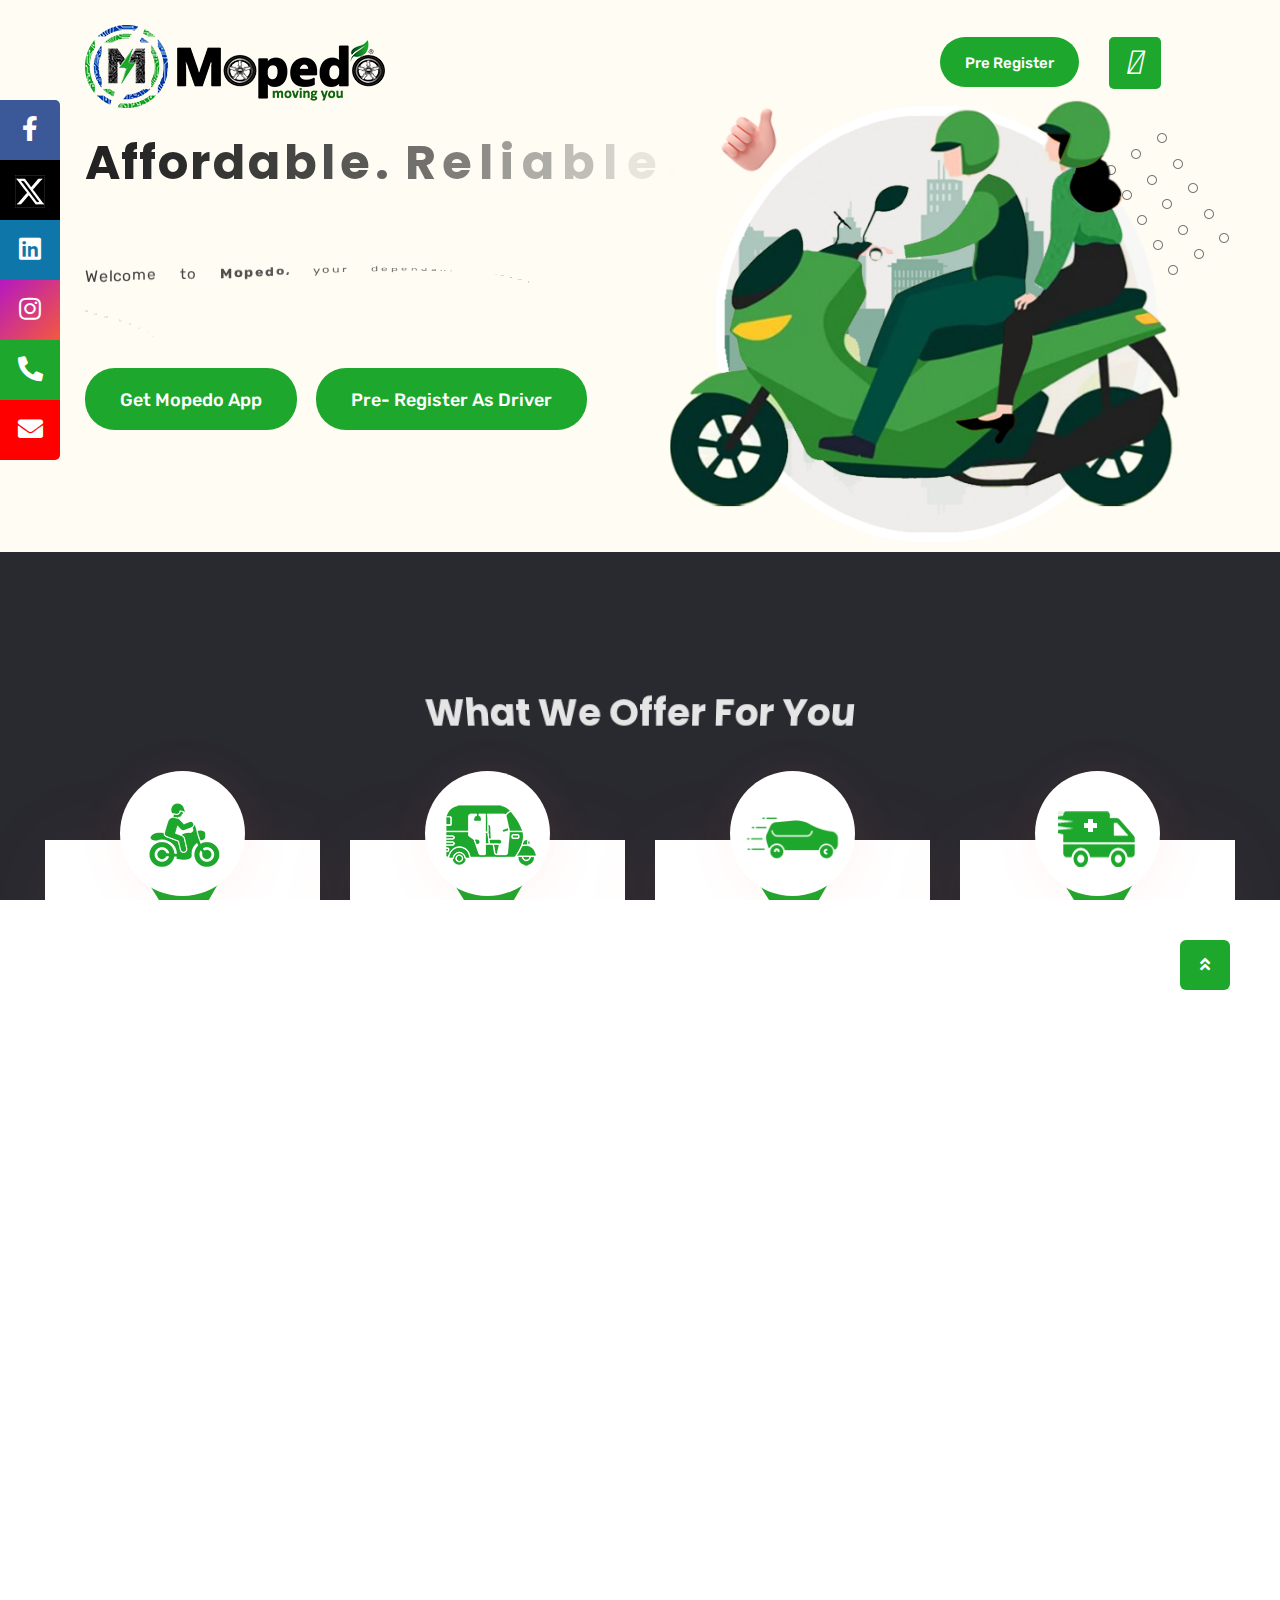
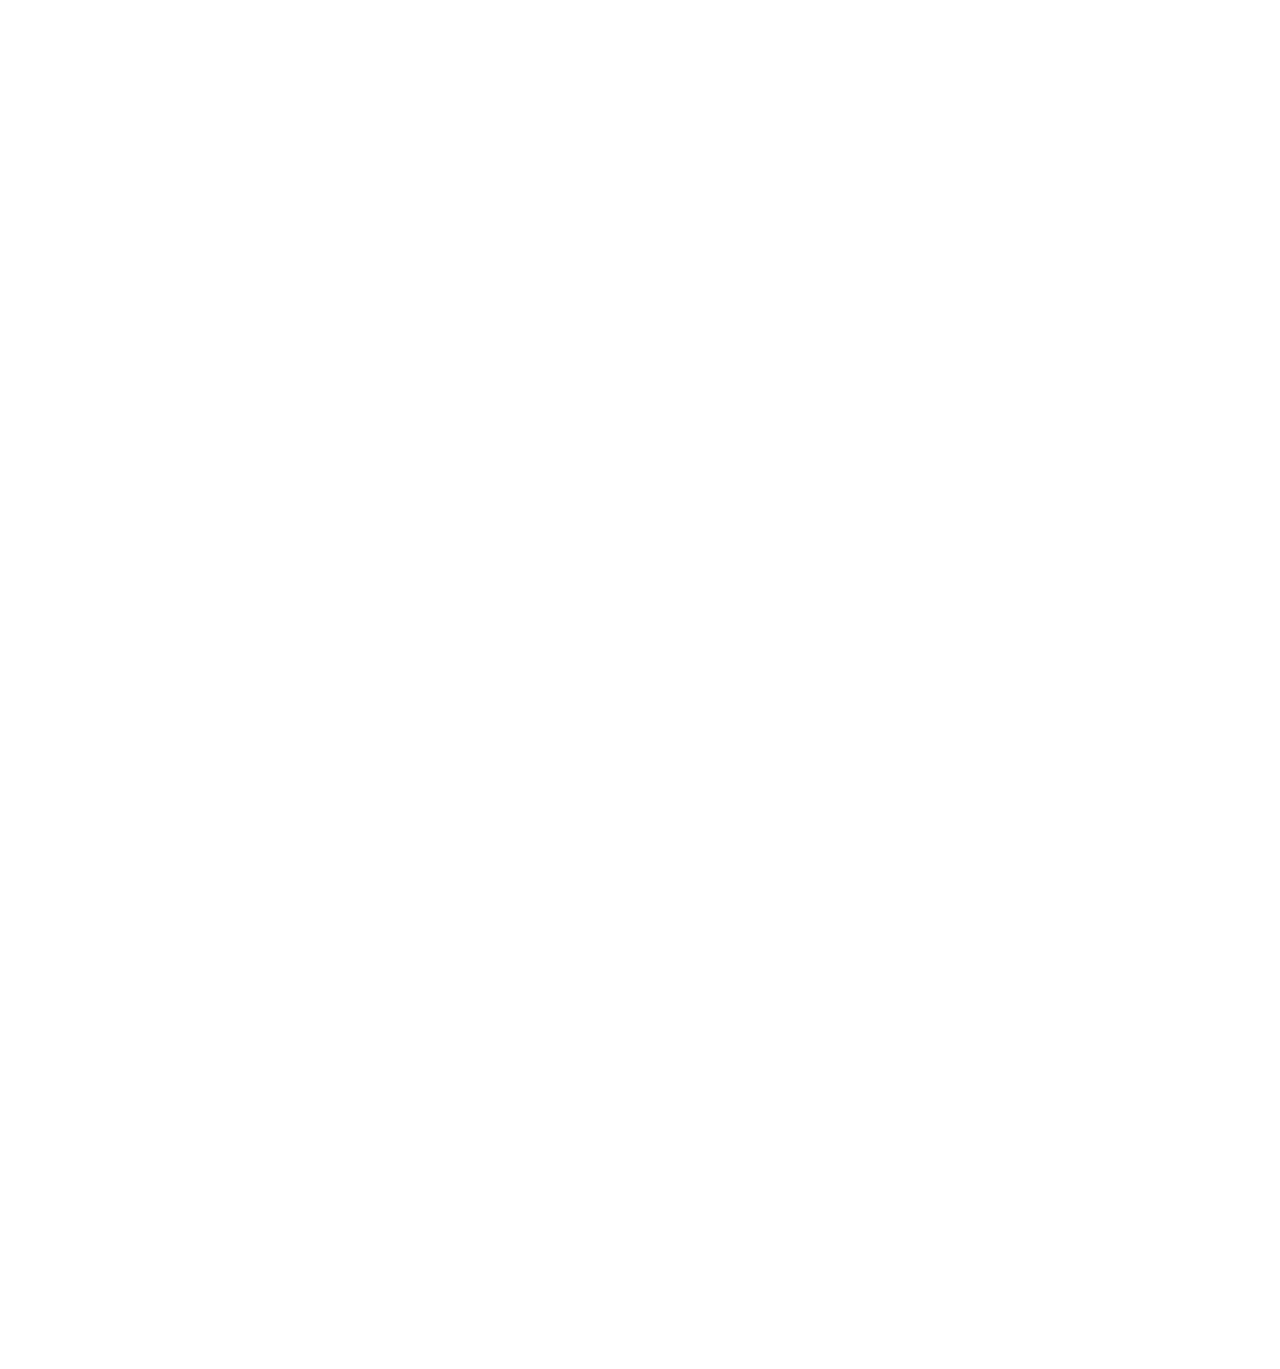
==== commit 1acb8038: "mopedo" ====
--- a/index.html
+++ b/index.html
@@ -1,831 +1,831 @@
-<!doctype html>
-<html class="no-js" lang="zxx">
-
-
-<!-- Mirrored from www.mopedo.in/ by HTTrack Website Copier/3.x [XR&CO'2014], Thu, 02 Nov 2023 09:50:37 GMT -->
-<meta http-equiv="content-type" content="text/html;charset=UTF-8" />
-<head>
-<meta charset="utf-8">
-<meta http-equiv="x-ua-compatible" content="ie=edge">
-<title>Mopedo</title>
-<meta name="viewport" content="width=device-width, initial-scale=1">
-
-<link rel="shortcut icon" type="image/x-icon" href="img/favicon.png">
-
-<link rel="stylesheet" href="css/bootstrap.min.css">
-<link rel="stylesheet" href="css/animate.css">
-<link rel="stylesheet" href="css/custom-animation.css">
-<link rel="stylesheet" href="css/slick.css">
-<link rel="stylesheet" href="css/nice-select.css">
-<link rel="stylesheet" href="css/flaticon.css">
-<link rel="stylesheet" href="css/swiper-bundle.css">
-<link rel="stylesheet" href="css/meanmenu.css">
-<link rel="stylesheet" href="css/font-awesome-pro.css">
-<link rel="stylesheet" href="css/magnific-popup.css">
-<link rel="stylesheet" href="css/spacing.css">
-<link rel="stylesheet" href="css/style.css">
-
-
-
-
-</head>
-<body>
-
-<button class="scroll-top scroll-to-target" data-target="html">
-<i class="far fa-angle-double-up"></i>
-</button>
-
-<header>
-
-
-
-<div id="header-sticky" class="header__area header__transparent header__space header__plr">
-<div class="container">
-<div class="row align-items-center">
-<div class="col-xl-9 col-lg-3 col-7 col-md-6">
-<div class="header__logo">
-<a href="index-2.html"><img src="img/logo/logo-1.png" alt></a>
-</div>
-</div>
-<div class="col-xl-3 col-lg-2 col-5 col-md-6">
-<div class="header__action d-flex">
-<!---
-<a class="main-btn-sm d-none d-xl-block tp-btn-hover alt-color" href="#">
-<span>Scan Now</span>
-<b></b>
-</a>
-
-<a class="main-btn-sm d-none d-xl-block tp-btn-hover alt-color" href="#">
-<span>Pay Now</span>
-<b></b>
-</a>
---->
-<a class="main-btn-sm d-none d-xl-block tp-btn-hover alt-color" href="#">
-<span>Pre Register</span>
-<b></b>
-</a>
-<div class="header__menu-bar">
-<button class="it-menu-bar"><i class="far fa-bars"></i></button>
-</div>
-</div>
-</div>
-</div>
-</div>
-</div>
-
-</header>
-
-
-	<div class="s-soft">
-<a href="#" class="s-item facebook">
-<span class="fab fa-facebook-f"></span>
-</a>
-<a href="#" class="s-item twitter">
-<span><img src="img/twitter.png" alt=""/></span>
-</a>
-
-<a href="#" class="s-item linkedin">
-<span class="fab fa-linkedin"></span>
-</a>
-<a href="#" class="s-item instagram">
-<span class="fab fa-instagram"></span>
-</a>
-		<a href="tel:1234567890" class="s-item phone">
-<span class="fal fa-phone-alt"></span>
-</a>
-		
-		<a href="mailto:Info@mopedoelectric.com" class="s-item envelope">
-<span class="fal fa-envelope"></span>
-</a>
-
-	
-	</div>
-
-
-
-<div class="it-offcanvas-area">
-<div class="itoffcanvas">
-<div class="itoffcanvas__close-btn">
-<button class="close-btn"><i class="fal fa-times"></i></button>
-</div>
-<div class="mobile-menu"></div>
-<div class="itoffcanvas__info">
-<div class="it-info-wrapper d-flex align-items-center">
-<div class="itoffcanvas__info-address">
-<a href="index-2.html">Home</a>
-</div>
-</div>
-<div class="it-info-wrapper d-flex align-items-center">
-<div class="itoffcanvas__info-address">
-<a href="about-us.html">About Us</a>
-</div>
-</div>
-<div class="it-info-wrapper d-flex align-items-center">
-<div class="itoffcanvas__info-address">
-<a href="blog.html">Blog</a>
-</div>
-</div>
-	<div class="it-info-wrapper d-flex align-items-center">
-<div class="itoffcanvas__info-address">
-<a href="services.html">Services</a>
-</div>
-</div>
-<div class="it-info-wrapper d-flex align-items-center">
-<div class="itoffcanvas__info-address">
-<a href="careers.html">Careers</a>
-</div>
-</div>
-<div class="it-info-wrapper d-flex align-items-center">
-<div class="itoffcanvas__info-address">
-<a href="faq%27s.html">Faq's</a>
-</div>
-</div>
-<div class="it-info-wrapper d-flex align-items-center">
-<div class="itoffcanvas__info-address">
-<a href="contactus.html">Contact Us</a>
-</div>
-</div>
-</div>
-
-
-<div class="col-xl-12 col-lg-12 col-12 col-md-12">
-<div class="header__action mobile-none">
-<!---
-<a class="main-btn-sm d-xl-block tp-btn-hover alt-color" href="#">
-<span>Scan Now</span>
-<b></b>
-</a>
-<a class="main-btn-sm d-xl-block tp-btn-hover alt-color" href="#">
-<span>Pay Now</span>
-<b></b>
-</a>
---->
-<a class="main-btn-sm d-xl-block tp-btn-hover alt-color" href="#">
-<span>Pre Register</span>
-<b></b>
-</a>
-</div>
-</div>
-
-</div>
-</div>
-<div class="body-overlay"></div>
-
-<div id="smooth-wrapper">
-<div id="smooth-content">
-<main class="fix">
-
-<div class="slider-2__area grey-bg slider-2__space slider-2__plr p-relative z-index fix">
-<div class="slider-2__shape-1 d-none d-md-block">
-<img src="img/slider/shape-14.png" alt>
-</div>
-<div class="slider-2__shape-3 d-none d-xxl-block">
-<img src="img/slider/shape-14.png" alt>
-</div>
-
-
-<div class="container">
-<div class="row align-items-center">
-<div class="col-xl-6 col-lg-6">
-<div class="slider-2__wrapper z-index">
-<div class="slider-2__section-box">
-<h3 class="hero-title char-anim">Affordable. Reliable. 24/7 Available</h3>
-</div>
-<div class="slider-2__content">
-<p class="char-anim-2">Welcome to <strong>Mopedo,</strong> your dependable travel companion. Our unwavering commitment to offer exceptional transportation
-</p>
-</div>
-<div class="slider-2__btn wow tpfadeUp" data-wow-duration=".9s" data-wow-delay="1.5s">
-<a class="main-btn tp-btn-hover alt-color" href="#">
-<span>Get Mopedo App</span>
-<b></b>
-</a>
-	
-<a class="main-btn tp-btn-hover alt-color" href="#">
-<span>Pre- Register as Driver</span>
-<b></b>
-</a>
-	
-</div>
-</div>
-</div>
-<div class="col-xl-6 col-lg-6">
-<div class="slider-2__thumb text-center">
-
-<div class="container">
-	<div class="ombre-externe">
-		<div class="ombre-interne">
-				<div id="carouselExampleCaptions" class="carousel slide " data-bs-ride="carousel">
-					<div class="carousel-inner">
-						<div class="carousel-item active">
-							<img src="img/slider/slider-1.png" alt="...">
-						</div>
-						<div class="carousel-item">
-							<img src="img/slider/slider-2.png" alt="...">
-						</div>
-						<div class="carousel-item">
-							<img src="img/slider/slider-3.png" alt="...">
-						</div>
-                        <div class="carousel-item">
-							<img src="img/slider/slider-4.png" alt="...">
-						</div>
-					</div>
-				</div>
-		</div>
-		<!-- ombre-interne -->
-	</div>
-	<!-- ombre-externe -->
-</div>
-
-
-</div>
-
-
-</div>
-</div>
-</div>
-</div>
-
-<div class="social__area social__plr black-bg p-relative z-index">
-<div class="container-fluid">
-<div class="row justify-content-center">
-<div class="col-xxxl-7 col-xxl-8">
-<div class="social__section-box pt-30 pb-30 text-center">
-<h3 class="section-title text-white title-anim">What We Offer For You</h3>
-</div>
-</div>
-</div>
-<div class="row">
-<div class="col-xl-3 col-lg-6 col-md-6 mb-30 wow tpfadeUp" data-wow-duration=".9s" data-wow-delay=".9s" style="visibility: visible; animation-duration: 0.9s; animation-delay: 0.9s; animation-name: tpfadeUp;">
-<div class="feature__item item-space feature__color-1 text-center p-relative">
-<div class="feature__item-shape">
-<img src="img/feature/fea-item-spahe-1.png" alt="">
-</div>
-<div class="feature__icon icon-space z-index">
-<span>
-<a href="services.html"><img src="img/feature/fea-1.png" alt=""></a>
-</span>
-</div>
-<div class="feature__content pt-70">
-<h4 class="feature__title title-border"><a href="services.html">Mopedo Ride</a></h4>
-<p>Travel from your door-step to preferred destination effortlessly and
-with utmost safety through Mopedo ride.</p>
-</div>
-</div>
-</div>
-<div class="col-xl-3 col-lg-6 col-md-6 mb-30 wow tpfadeUp" data-wow-duration=".9s" data-wow-delay=".9s" style="visibility: visible; animation-duration: 0.9s; animation-delay: 0.9s; animation-name: tpfadeUp;">
-<div class="feature__item item-space feature__color-1 text-center p-relative">
-<div class="feature__item-shape">
-<img src="img/feature/fea-item-spahe-1.png" alt="">
-</div>
-<div class="feature__icon icon-space z-index">
-<span>
-<a href="services.html"><img src="img/feature/fea-3.png" alt=""></a>
-</span>
-</div>
-<div class="feature__content pt-70">
-<h4 class="feature__title title-border"><a href="services.html">Mopedo Auto </a></h4>
-<p>Without negotiating, receive an affordable Mopedo Auto ride.
-To easily navigate your city, request a Mopedo Auto.</p>
-</div>
-</div>
-</div>
-<div class="col-xl-3 col-lg-6 col-md-6 mb-30 wow tpfadeUp" data-wow-duration=".9s" data-wow-delay=".9s" style="visibility: visible; animation-duration: 0.9s; animation-delay: 0.9s; animation-name: tpfadeUp;">
-<div class="feature__item item-space feature__color-1 text-center p-relative">
-<div class="feature__item-shape">
-<img src="img/feature/fea-item-spahe-1.png" alt="">
-</div>
-<div class="feature__icon icon-space z-index">
-<span>
-<a href="services.html"><img src="img/feature/fea2.png" alt=""></a>
-</span>
-</div>
-<div class="feature__content pt-70">
-<h4 class="feature__title title-border"><a href="services.html">Modepo Car</a></h4>
-<p>Find a ride that fits your needs and your schedule whenever you like with our Mopedo EV taxis.</p>
-</div>
-</div>
-</div>
-<div class="col-xl-3 col-lg-6 col-md-6 mb-30 wow tpfadeUp" data-wow-duration=".9s" data-wow-delay=".9s" style="visibility: visible; animation-duration: 0.9s; animation-delay: 0.9s; animation-name: tpfadeUp;">
-<div class="feature__item item-space feature__color-1 text-center p-relative">
-<div class="feature__item-shape">
-<img src="img/feature/fea-item-spahe-1.png" alt="">
-</div>
-<div class="feature__icon icon-space z-index">
-<span>
-<a href="services.html"><img src="img/feature/fea-4.png" alt=""></a>
-</span>
-</div>
-<div class="feature__content pt-70">
-<h4 class="feature__title title-border"><a href="services.html">Mopedo Ambulance</a> </h4>
-<p>Our Mopedo Taxi app now offers life-saving ambulance services.</p>
-</div>
-</div>
-</div>
-</div>
-</div>
-</div>
-
-
-
-<div class="about-2__area pt-20 pb-20 p-relative fix">
-<div class="about-2__shape-1 d-none d-xl-block">
-<img src="img/about/about-shape-3.html" alt>
-</div>
-<div class="about-2__shape-2 d-none d-xl-block">
-<img src="img/about/about-shape-4.html" alt>
-</div>
-<div class="about-2__shape-3 d-none d-xl-block">
-<img src="img/about/about-shape-5.html" alt>
-</div>
-<div class="container">
-<div class="row align-items-center">
-<div class="col-xl-6 col-lg-6 wow tpfadeLeft" data-wow-duration=".9s" data-wow-delay=".4s">
-<div class="about-2__main-img p-relative">
-<img src="img/about/about-2.png" alt>
-
-</div>
-</div>
-<div class="col-xl-6 col-lg-6 wow tpfadeRight" data-wow-duration=".9s" data-wow-delay=".9s">
-<div class="about-2__item">
-<div class="about-2__section-title">
-<h4 style="color:#43a047;">How It Works?</h4>
-</div>
-<div class="about-2__text">
-	
-<div style="background: #f6f6f6; border: dashed 1px #1da72c; padding: 20px; border-radius: 15px; margin-bottom: 20px;">
-<h3 class="section-title char-anim">Find A Taxi Services</h3>	
-	
-<p class="char-anim-2">Open the Mopedo app, search for a mopedo cab bike or auto in your 
-close proximity and book one for yourself.
-</p>
-</div>
-	
-	
-<div style="background: #f6f6f6; border: dashed 1px #1da72c; padding: 20px; border-radius: 15px; margin-bottom: 20px;">
-<h3 class="section-title char-anim">Start Your Ride</h3>	
-	
-<p class="char-anim-2">Scan the driver face to unlock the bike and start the ride to your 
-preferred destination..
-</p>
-</div>
-	
-
-<div style="background: #f6f6f6; border: dashed 1px #1da72c; padding: 20px; border-radius: 15px;">
-<h3 class="section-title char-anim">Finish The Ride</h3>	
-	
-<p class="char-anim-2">Make the payment through cash, Paytm or UPI once you reach the 
-destination.
-</p>
-</div>
-	
-	
-</div>
-
-</div>
-</div>
-</div>
-</div>
-</div>
-
-
-<div class="work__area work__space work__plr" style="background:#efefef;">
-<div class="container-fluid">
-<div class="row justify-content-center">
-<div class="col-xl-12 col-md-9">
-<div class="work__section-box text-center">
-<h4 class="section-title title-anim wow tpfadeUp" data-wow-duration=".9s" data-wow-delay=".5s">Consumers Pilots</h4>
-</div>
-</div>
-</div>
-<div class="row">
-<div class="col-12">
-<div class="work__slider-wrapper">
-<div class="swiper-container work__active">
-<div class="swiper-wrapper">
-<div class="swiper-slide wow tpfadeUp" data-wow-duration=".9s" data-wow-delay=".3s">
-<div class="work__wrapper text-center">
-<div class="work__item-box">
-<div class="work__item item-bg-1">
-<div class="service__icon-wrapper pb-25 p-relative">
-<a href="#"><img src="img/icon/best-in-class.png" alt=""/></a>
-</div>
-<div class="work__content">
-<h4 class="work__title-sm work__title-color-1">
-<a href="#">Affordability</a>
-</h4>
-<p>We often ensure that our services meet the budget of every common man</p>
-</div>
-</div>
-</div>
-</div>
-</div>
-<div class="swiper-slide wow tpfadeUp" data-wow-duration=".9s" data-wow-delay=".3s">
-<div class="work__wrapper text-center">
-<div class="work__item-box">
-<div class="work__item item-bg-1">
-<div class="service__icon-wrapper pb-25 p-relative">
-<a href="#"><img src="img/icon/affordability.png" alt=""/></a>
-</div>
-<div class="work__content">
-<h4 class="work__title-sm work__title-color-1">
-<a href="#">Effortless Ride</a>
-</h4>
-<p>Once you book a ride with mopedo, all you have to do is nothing. We would pick you up at your door-step.</p>
-</div>
-</div>
-</div>
-</div>
-</div>
-<div class="swiper-slide wow tpfadeUp" data-wow-duration=".9s" data-wow-delay=".3s">
-<div class="work__wrapper text-center">
-<div class="work__item-box">
-<div class="work__item item-bg-1">
-<div class="service__icon-wrapper pb-25 p-relative">
-<a href="#"><img src="img/icon/effortless-ride.png" alt=""/></a>
-</div>
-<div class="work__content">
-<h4 class="work__title-sm work__title-color-1">
-<a href="#">Best -In- Class</a>
-</h4>
-<p>Our services range from bikes to luxury sedans. To travel across cities and long distances, we provide a variety of vehicles for your enjoyable voyage with us.</p>
-</div>
-</div>
-</div>
-</div>
-</div>
-<div class="swiper-slide wow tpfadeUp" data-wow-duration=".9s" data-wow-delay=".3s">
-<div class="work__wrapper text-center">
-<div class="work__item-box">
-<div class="work__item item-bg-1">
-<div class="service__icon-wrapper pb-25 p-relative">
-<a href="#"><img src="img/icon/zero-pressure.png" alt=""/></a>
-</div>
-<div class="work__content">
-<h4 class="work__title-sm work__title-color-1">
-<a href="#">Zero Pressure</a>
-</h4>
-<p>Mopedo Pilots can take rides as per their convenience and availability as there won’t be any pressure on them.</p>
-</div>
-</div>
-</div>
-</div>
-</div>
-<div class="swiper-slide wow tpfadeUp" data-wow-duration=".9s" data-wow-delay=".3s">
-<div class="work__wrapper text-center">
-<div class="work__item-box">
-<div class="work__item item-bg-1">
-<div class="service__icon-wrapper pb-25 p-relative">
-<a href="#"><img src="img/icon/maxima-share-of-ride-fare.png" alt=""/></a>
-</div>
-<div class="work__content">
-<h4 class="work__title-sm work__title-color-1">
-<a href="#">Maxima  Share of Ride Fare</a>
-</h4>
-<p>Mopedo offers maxima  share from the fare raised out of every ride to the pilot. So, they can easily earn more money every month.</p>
-</div>
-</div>
-</div>
-</div>
-</div>
-<div class="swiper-slide wow tpfadeUp" data-wow-duration=".9s" data-wow-delay=".3s">
-<div class="work__wrapper text-center">
-<div class="work__item-box">
-<div class="work__item item-bg-1">
-<div class="service__icon-wrapper pb-25 p-relative">
-<a href="#"><img src="img/icon/secured-rides.png" alt=""/></a>
-</div>
-<div class="work__content">
-<h4 class="work__title-sm work__title-color-1">
-<a href="#">Secured Rides</a>
-</h4>
-<p>Every ride of Mopedo is secured and covered. An comprehensive Mishap coverage up to 5 lakhs will be offered to pilot in the case of an accident.</p>
-</div>
-</div>
-</div>
-</div>
-</div>
-</div>
-</div>
-
-</div>
-</div>
-</div>
-</div>
-</div>
-
-
-
-
-<!---
-<div class="testimonial__area testimonial__plr fix black-bg p-relative">
-<div class="testimonial__shape-3">
-<img src="img/testimonial/testi-shape-4.png" alt>
-</div>
-<div class="container-fluid">
-<div class="row justify-content-center">
-<div class="col-xl-7 col-xxl-9 wow tpfadeUp" data-wow-duration=".9s" data-wow-delay=".3s">
-<div class="testimonial__section-box text-center z-index pb-40">
-<h4 class="section-subtitle section-white-bg">Client Testimonial</h4>
-<h3 class="section-title text-white">Our Clients are Important to Us</h3>
-</div>
-</div>
-</div>
-<div class="testimonial__slider-wrapper z-index wow tpfadeUp" data-wow-duration=".9s" data-wow-delay=".5s">
-<div class="swiper-container testimonial__active">
-<div class="swiper-wrapper">
-<div class="swiper-slide">
-<div class="testimonial__item d-flex justify-content-betweena align-items-center p-relative">
-<div class="testimonial__item-shape">
-<img src="img/testimonial/testi-item-shape-1.png" alt>
-</div>
-<div class="testimonial__content">
-<div class="testimonial__author-info">
-<h5 class="testimonial__author-name">Nithin</h5>
-<span>Hyderabad</span>
-</div>
-<div class="testimonial__content-text">
-<p>Having heard of mopedo from one of my friends, the hard work and the latest technology behind the wheels has blown me terribly and yeah, I am really waiting for the mopedo app and support mopedo. Big thumbs up to the team. The services are just blowing.</p>
-<i class="fas fa-star"></i>
-<i class="fas fa-star"></i>
-<i class="fas fa-star"></i>
-<i class="fas fa-star"></i>
-<i class="fas fa-star star-color"></i>
-</div>
-</div>
-<div class="testimonial__main-img">
-<img src="img/testimonial/testi-1.png" alt>
-</div>
-</div>
-</div>
-<div class="swiper-slide">
-<div class="testimonial__item d-flex justify-content-betweena align-items-center p-relative">
-<div class="testimonial__item-shape">
-<img src="img/testimonial/testi-item-shape-1.png" alt>
-</div>
-<div class="testimonial__content">
-<div class="testimonial__author-info">
-<h5 class="testimonial__author-name">Nagraj</h5>
-<span>Hyderabad</span>
-</div>
-<div class="testimonial__content-text">
-<p>By viewing the services offered by the mopedo, none of the services made me aware of disabled people. This mopedo bike service somewhere touched my harmony of humanity and made me delighted.<br>
-	
-	<br>
-	</p>
-	<p>&nbsp;</p>
-<i class="fas fa-star"></i>
-<i class="fas fa-star"></i>
-<i class="fas fa-star"></i>
-<i class="fas fa-star"></i>
-<i class="fas fa-star star-color"></i>
-</div>
-</div>
-<div class="testimonial__main-img">
-<img src="img/testimonial/testi-1.jpg" alt>
-</div>
-</div>
-</div>
-
-</div>
-</div>
-<div class="testimonial-slider-dots wow tpfadeUp" data-wow-duration=".9s" data-wow-delay=".7s"></div>
-</div>
-</div>
-</div>
---->
-<!---
-<div class="blog-2__area blog-2__plr mt-35 mb-20">
-<div class="container-fluid">
-<div class="row justify-content-center">
-<div class="col-xl-7">
-<div class="blog__section-title text-center pb-40">
-<h4 class="section-subtitle title-anim">Blog Post</h4>
-<h3 class="section-title title-anim">Our Latest News</h3>
-</div>
-</div>
-</div>
-<div class="row">
-<div class="col-xl-4 col-lg-6 col-md-6 wow tpfadeUp" data-wow-duration=".9s" data-wow-delay=".7s">
-<div class="blog-2__item text-center">
-<div class="blog-2__thumb fix">
-<a href="blog-details.html"><img src="img/blog/blog-4.jpeg" alt></a>
-</div>
-<div class="blog-2__content">
-<div class="blog-2__meta-box">
-<div class="blog-2__meta d-flex align-items-center">
-<div class="blog-2__meta-img">
-<img src="img/blog/blog-meta-1.png" alt>
-</div>
-<div class="blog-2__date">
-<span>Mopedo / 3 October 2023</span>
-</div>
-</div>
-</div>
-<div class="blog-2__content-text">
-<h4 class="blog-2__content-title-sm"><a href="blog.html">Why Mopedo is One of Top Motorcycle Taxi Services in Hyderabad?</a></h4>
-</div>
-<div class="blog-2__content-button">
-<a class="main-btn-sm  tp-btn-hover alt-color" href="blog.html"><span>Read More</span><b></b></a>
-</div>
-</div>
-</div>
-</div>
-<div class="col-xl-4 col-lg-6 col-md-6 wow tpfadeUp" data-wow-duration=".9s" data-wow-delay=".9s">
-<div class="blog-2__item text-center">
-<div class="blog-2__thumb fix">
-<a href="#"><img src="img/blog/blog-5.jpg" alt></a>
-</div>
-<div class="blog-2__content">
-<div class="blog-2__meta-box">
-<div class="blog-2__meta d-flex align-items-center">
-<div class="blog-2__meta-img">
-<img src="img/blog/blog-meta-2.png" alt>
-</div>
-<div class="blog-2__date">
-<span>Mopedo / 3 October 2023</span>
-</div>
-</div>
-</div>
-<div class="blog-2__content-text">
-<h4 class="blog-2__content-title-sm"><a href="blog.html">What Makes Mopedo Idiosyncratic?</a><br><br></h4>
-</div>
-<div class="blog-2__content-button">
-<a class="main-btn-sm  tp-btn-hover alt-color" href="blog.html"><span>Read More</span><b></b></a>
-</div>
-</div>
-</div>
-</div>
-<div class="col-xl-4 col-lg-6 col-md-6 wow tpfadeUp" data-wow-duration=".9s" data-wow-delay="1.1s">
-<div class="blog-2__item text-center">
-<div class="blog-2__thumb fix">
-<a href="#"><img src="img/blog/blog-6.jpeg" alt></a>
-</div>
-<div class="blog-2__content">
-<div class="blog-2__meta-box">
-<div class="blog-2__meta d-flex align-items-center">
-<div class="blog-2__meta-img">
-<img src="img/blog/blog-meta-3.png" alt>
-</div>
-<div class="blog-2__date">
-<span>Mopedo / 3 October 2023</span>
-</div>
-</div>
-</div>
-<div class="blog-2__content-text">
-<h4 class="blog-2__content-title-sm"><a href="blog.html">Best Bike Taxi Service in Hyderabad with Advanced AI Technology.</a></h4>
-</div>
-<div class="blog-2__content-button">
-<a class="main-btn-sm  tp-btn-hover alt-color" href="blog.html"><span>Read More</span><b></b></a>
-</div>
-</div>
-</div>
-</div>
-</div>
-</div>
-</div>
---->
-
-
-</main>
-<footer>
-
-<div class="footer-2__area footer-2__plr p-relative fix" data-background="img/footer/footer-bg.jpg">
-
-<div class="container-fluid">
-<div class="row">
-
-<div class="col-xxl-2 col-xl-2 col-lg-6 col-md-6 col-sm-5 mb-30 wow tpfadeUp" data-wow-duration=".9s" data-wow-delay=".5s">
-<div class="footer-2__widget">
-<h4 class="footer-2__title"><a href="#">Quick Links</a></h4>
-<div class="footer-2__menu-list">
-<ul>
-<li><a href="index-2.html">Home</a></li>
-<li><a href="about-us.html">About Us</a></li>
-<li><a href="blog.html">Blog</a></li>
-<li><a href="services.html">Services</a></li>
-	
-<li><a href="careers.html">Careers</a></li>
-<li><a href="faq%27s.html">Faq's</a></li>
-<li><a href="contactus.html">Contact Us</a></li>
-</ul>
-</div>
-</div>
-</div>
-<div class="col-xxl-2 col-xl-2 col-lg-6 col-md-6 col-sm-5 mb-30 wow tpfadeUp" data-wow-duration=".9s" data-wow-delay=".7s">
-<div class="footer-2__widget">
-<h4 class="footer-2__title"><a href="#">Customer App</a></h4>
-<div class="footer-2__menu-list">
-<ul>
-<li><a href="https://play.google.com/store/apps/details?id=com.mopedoeletr.customer&amp;pcampaignid=web_share" target="_blank"><img src="img/app/1.png" alt=""/></a></li>
-</ul>
-</div>
-</div>
-<div class="footer-2__widget">
-<div class="footer-2__menu-list"><br>
-<ul>
-<li><a href="#"><img src="img/app/2.png" alt=""/></a></li>
-</ul>
-</div>
-</div>
-</div>
-<div class="col-xxl-2 col-xl-2 col-lg-6 col-md-6 col-sm-5 mb-30 wow tpfadeUp" data-wow-duration=".9s" data-wow-delay=".7s">
-<div class="footer-2__widget">
-<h4 class="footer-2__title"><a href="#">Pilot App</a></h4>
-<div class="footer-2__menu-list">
-<ul>
-<li><a href="https://play.google.com/store/apps/details?id=com.mopedo.pilot&amp;pcampaignid=web_share" target="_blank"><img src="img/app/1.png" alt=""/></a></li>
-</ul>
-</div>
-</div>
-</div>
-<div class="col-xxl-3 col-xl-4 col-lg-6 col-md-6 col-sm-7 mb-30 wow tpfadeUp" data-wow-duration=".9s" data-wow-delay=".3s">
-<div class="footer-2__widget footer-2-col-1">
-<h4 class="footer-2__title"><a href="#">Contact Us</a></h4>
-<div class="footer-2__content">
-<div class="footer__number-wrapper align-items-center">
-<div class="footer__number-info">
-<a href="tel:+230045647823"> <i class="fal fa-map-marker-alt"></i>  3rd Floor, Awfis Building, Kothaguda Junction, Kondapur Hyderabad, Telangana </a>
-</div>
-<div class="footer__number-info">
-<a href="tel:8143763157"> <i class="fal fa-phone-alt"></i> 8143763157</a>
-</div>
-<div class="footer__number-info">
-<a href="tel:Info@mopedoelectric.com"> <i class="fal fa-envelope"></i> Info@mopedoelectric.com</a>
-</div>
-<div class="footer__number-info">
-<a href="tel:support@mopedoelectric.com"> <i class="fal fa-envelope"></i> support@mopedoelectric.com</a>
-</div>
-
-</div>
-
-</div>
-</div>
-</div>
-<div class="col-xxl-3 col-xl-3 col-lg-6 col-md-6 col-sm-7 mb-30 wow tpfadeUp" data-wow-duration=".9s" data-wow-delay=".9s">
-<div class="footer__widget footer-col-4">
-<h4 class="footer__title"><a href="#">Newsletter</a></h4>
-<div class="footer__input">
-<form action="#">
-<input type="email" placeholder="Newsletter">
-<button class="subscribe-btn">Subscribe </button>
-</form>
-</div>
-
-</div>
-</div>
-</div>
-</div>
-</div>
-
-
-<div class="copyright__area copyright__plr-2 black-bg-3">
-<div class="container-fluid">
-<div class="row align-items-center">
-<div class="col-md-6 wow tpfadeUp" data-wow-duration=".9s" data-wow-delay=".3s">
-<div class="copyright__text text-center text-md-start">
-<span>Copyrights © 2023 Mopedo. All Rights Reserved</span>
-</div>
-</div>
-<div class="col-md-6 wow tpfadeUp" data-wow-duration=".9s" data-wow-delay=".5s">
-<div class="copyright__item text-center text-md-end">
-<span><a href="Privacy-Policy.html">Privacy Policy</a></span>
-<span><a href="#">Terms &amp; Condition</a></span>
-<span><a href="return-policy.html">Return Policy</a></span>
-</div>
-</div>
-</div>
-</div>
-</div>
-
-
- 
-
-</footer>
-</div>
-</div>
-
-<script data-cfasync="false" src="cdn-cgi/scripts/5c5dd728/cloudflare-static/email-decode.min.html"></script><script src="js/jquery.js"></script>
-<script src="js/waypoints.js"></script>
-<script src="js/bootstrap.bundle.min.js"></script>
-<script src="js/gsap.min.js"></script>
-<script src="js/ScrollSmoother.min.js"></script>
-<script src="js/ScrollTrigger.min.js"></script>
-<script src="js/split-text.min.js"></script>
-<script src="js/slick.min.js"></script>
-<script src="js/magnific-popup.js"></script>
-<script src="js/counterup.js"></script>
-<script src="js/wow.js"></script>
-<script src="js/nice-select.js"></script>
-<script src="js/swiper-bundle.js"></script>
-<script src="js/meanmenu.js"></script>
-<script src="js/tilt.jquery.js"></script>
-<script src="js/isotope-pkgd.js"></script>
-<script src="js/imagesloaded-pkgd.js"></script>
-<script src="js/ajax-form.js"></script>
-<script src="js/main.js"></script>
-
-</body>
-
-<!-- Mirrored from www.mopedo.in/ by HTTrack Website Copier/3.x [XR&CO'2014], Thu, 02 Nov 2023 09:51:44 GMT -->
+<!doctype html>
+<html class="no-js" lang="zxx">
+
+
+<!-- Mirrored from www.mopedo.in/ by HTTrack Website Copier/3.x [XR&CO'2014], Thu, 02 Nov 2023 09:50:37 GMT -->
+<meta http-equiv="content-type" content="text/html;charset=UTF-8" />
+<head>
+<meta charset="utf-8">
+<meta http-equiv="x-ua-compatible" content="ie=edge">
+<title>Mopedo</title>
+<meta name="viewport" content="width=device-width, initial-scale=1">
+
+<link rel="shortcut icon" type="image/x-icon" href="img/favicon.png">
+
+<link rel="stylesheet" href="css/bootstrap.min.css">
+<link rel="stylesheet" href="css/animate.css">
+<link rel="stylesheet" href="css/custom-animation.css">
+<link rel="stylesheet" href="css/slick.css">
+<link rel="stylesheet" href="css/nice-select.css">
+<link rel="stylesheet" href="css/flaticon.css">
+<link rel="stylesheet" href="css/swiper-bundle.css">
+<link rel="stylesheet" href="css/meanmenu.css">
+<link rel="stylesheet" href="css/font-awesome-pro.css">
+<link rel="stylesheet" href="css/magnific-popup.css">
+<link rel="stylesheet" href="css/spacing.css">
+<link rel="stylesheet" href="css/style.css">
+<script src="https://kit.fontawesome.com/06112b0597.js" crossorigin="anonymous"></script>
+
+
+
+</head>
+<body>
+
+<button class="scroll-top scroll-to-target" data-target="html">
+<i class="fa fa-angle-double-up"></i>
+</button>
+
+<header>
+
+
+
+<div id="header-sticky" class="header__area header__transparent header__space header__plr">
+<div class="container">
+<div class="row align-items-center">
+<div class="col-xl-9 col-lg-3 col-7 col-md-6">
+<div class="header__logo">
+<a href="index-2.html"><img src="img/logo/logo-1.png" alt></a>
+</div>
+</div>
+<div class="col-xl-3 col-lg-2 col-5 col-md-6">
+<div class="header__action d-flex">
+<!---
+<a class="main-btn-sm d-none d-xl-block tp-btn-hover alt-color" href="#">
+<span>Scan Now</span>
+<b></b>
+</a>
+
+<a class="main-btn-sm d-none d-xl-block tp-btn-hover alt-color" href="#">
+<span>Pay Now</span>
+<b></b>
+</a>
+--->
+<a class="main-btn-sm d-none d-xl-block tp-btn-hover alt-color" href="#">
+<span>Pre Register</span>
+<b></b>
+</a>
+<div class="header__menu-bar">
+<button class="it-menu-bar"><i class="fa-solid fa-bars"></i></button>
+</div>
+</div>
+</div>
+</div>
+</div>
+</div>
+
+</header>
+
+
+	<div class="s-soft">
+<a href="#" class="s-item facebook">
+<span class="fab fa-facebook-f"></span>
+</a>
+<a href="#" class="s-item twitter">
+<span><img src="img/twitter.png" alt=""/></span>
+</a>
+
+<a href="#" class="s-item linkedin">
+<span class="fab fa-linkedin"></span>
+</a>
+<a href="#" class="s-item instagram">
+<span class="fab fa-instagram"></span>
+</a>
+		<a href="tel:1234567890" class="s-item phone">
+<span class="fa fa-phone-alt"></span>
+</a>
+		
+		<a href="mailto:Info@mopedoelectric.com" class="s-item envelope">
+<span class="fa fa-envelope"></span>
+</a>
+
+	
+	</div>
+
+
+
+<div class="it-offcanvas-area">
+<div class="itoffcanvas">
+<div class="itoffcanvas__close-btn">
+<button class="close-btn"><i class="fa fa-times"></i></button>
+</div>
+<div class="mobile-menu"></div>
+<div class="itoffcanvas__info">
+<div class="it-info-wrapper d-flex align-items-center">
+<div class="itoffcanvas__info-address">
+<a href="index-2.html">Home</a>
+</div>
+</div>
+<div class="it-info-wrapper d-flex align-items-center">
+<div class="itoffcanvas__info-address">
+<a href="about-us.html">About Us</a>
+</div>
+</div>
+<div class="it-info-wrapper d-flex align-items-center">
+<div class="itoffcanvas__info-address">
+<a href="blog.html">Blog</a>
+</div>
+</div>
+	<div class="it-info-wrapper d-flex align-items-center">
+<div class="itoffcanvas__info-address">
+<a href="services.html">Services</a>
+</div>
+</div>
+<div class="it-info-wrapper d-flex align-items-center">
+<div class="itoffcanvas__info-address">
+<a href="careers.html">Careers</a>
+</div>
+</div>
+<div class="it-info-wrapper d-flex align-items-center">
+<div class="itoffcanvas__info-address">
+<a href="faq%27s.html">Faq's</a>
+</div>
+</div>
+<div class="it-info-wrapper d-flex align-items-center">
+<div class="itoffcanvas__info-address">
+<a href="contactus.html">Contact Us</a>
+</div>
+</div>
+</div>
+
+
+<div class="col-xl-12 col-lg-12 col-12 col-md-12">
+<div class="header__action mobile-none">
+<!---
+<a class="main-btn-sm d-xl-block tp-btn-hover alt-color" href="#">
+<span>Scan Now</span>
+<b></b>
+</a>
+<a class="main-btn-sm d-xl-block tp-btn-hover alt-color" href="#">
+<span>Pay Now</span>
+<b></b>
+</a>
+--->
+<a class="main-btn-sm d-xl-block tp-btn-hover alt-color" href="#">
+<span>Pre Register</span>
+<b></b>
+</a>
+</div>
+</div>
+
+</div>
+</div>
+<div class="body-overlay"></div>
+
+<div id="smooth-wrapper">
+<div id="smooth-content">
+<main class="fix">
+
+<div class="slider-2__area grey-bg slider-2__space slider-2__plr p-relative z-index fix">
+<div class="slider-2__shape-1 d-none d-md-block">
+<img src="img/slider/shape-14.png" alt>
+</div>
+<div class="slider-2__shape-3 d-none d-xxl-block">
+<img src="img/slider/shape-14.png" alt>
+</div>
+
+
+<div class="container">
+<div class="row align-items-center">
+<div class="col-xl-6 col-lg-6">
+<div class="slider-2__wrapper z-index">
+<div class="slider-2__section-box">
+<h3 class="hero-title char-anim">Affordable. Reliable. 24/7 Available</h3>
+</div>
+<div class="slider-2__content">
+<p class="char-anim-2">Welcome to <strong>Mopedo,</strong> your dependable travel companion. Our unwavering commitment to offer exceptional transportation
+</p>
+</div>
+<div class="slider-2__btn wow tpfadeUp" data-wow-duration=".9s" data-wow-delay="1.5s">
+<a class="main-btn tp-btn-hover alt-color" href="#">
+<span>Get Mopedo App</span>
+<b></b>
+</a>
+	
+<a class="main-btn tp-btn-hover alt-color" href="#">
+<span>Pre- Register as Driver</span>
+<b></b>
+</a>
+	
+</div>
+</div>
+</div>
+<div class="col-xl-6 col-lg-6">
+<div class="slider-2__thumb text-center">
+
+<div class="container">
+	<div class="ombre-externe">
+		<div class="ombre-interne">
+				<div id="carouselExampleCaptions" class="carousel slide " data-bs-ride="carousel">
+					<div class="carousel-inner">
+						<div class="carousel-item active">
+							<img src="img/slider/slider-1.png" alt="...">
+						</div>
+						<div class="carousel-item">
+							<img src="img/slider/slider-2.png" alt="...">
+						</div>
+						<div class="carousel-item">
+							<img src="img/slider/slider-3.png" alt="...">
+						</div>
+                        <div class="carousel-item">
+							<img src="img/slider/slider-4.png" alt="...">
+						</div>
+					</div>
+				</div>
+		</div>
+		<!-- ombre-interne -->
+	</div>
+	<!-- ombre-externe -->
+</div>
+
+
+</div>
+
+
+</div>
+</div>
+</div>
+</div>
+
+<div class="social__area social__plr black-bg p-relative z-index">
+<div class="container-fluid">
+<div class="row justify-content-center">
+<div class="col-xxxl-7 col-xxl-8">
+<div class="social__section-box pt-30 pb-30 text-center">
+<h3 class="section-title text-white title-anim">What We Offer For You</h3>
+</div>
+</div>
+</div>
+<div class="row">
+<div class="col-xl-3 col-lg-6 col-md-6 mb-30 wow tpfadeUp" data-wow-duration=".9s" data-wow-delay=".9s" style="visibility: visible; animation-duration: 0.9s; animation-delay: 0.9s; animation-name: tpfadeUp;">
+<div class="feature__item item-space feature__color-1 text-center p-relative">
+<div class="feature__item-shape">
+<img src="img/feature/fea-item-spahe-1.png" alt="">
+</div>
+<div class="feature__icon icon-space z-index">
+<span>
+<a href="services.html"><img src="img/feature/fea-1.png" alt=""></a>
+</span>
+</div>
+<div class="feature__content pt-70">
+<h4 class="feature__title title-border"><a href="services.html">Mopedo Ride</a></h4>
+<p>Travel from your door-step to preferred destination effortlessly and
+with utmost safety through Mopedo ride.</p>
+</div>
+</div>
+</div>
+<div class="col-xl-3 col-lg-6 col-md-6 mb-30 wow tpfadeUp" data-wow-duration=".9s" data-wow-delay=".9s" style="visibility: visible; animation-duration: 0.9s; animation-delay: 0.9s; animation-name: tpfadeUp;">
+<div class="feature__item item-space feature__color-1 text-center p-relative">
+<div class="feature__item-shape">
+<img src="img/feature/fea-item-spahe-1.png" alt="">
+</div>
+<div class="feature__icon icon-space z-index">
+<span>
+<a href="services.html"><img src="img/feature/fea-3.png" alt=""></a>
+</span>
+</div>
+<div class="feature__content pt-70">
+<h4 class="feature__title title-border"><a href="services.html">Mopedo Auto </a></h4>
+<p>Without negotiating, receive an affordable Mopedo Auto ride.
+To easily navigate your city, request a Mopedo Auto.</p>
+</div>
+</div>
+</div>
+<div class="col-xl-3 col-lg-6 col-md-6 mb-30 wow tpfadeUp" data-wow-duration=".9s" data-wow-delay=".9s" style="visibility: visible; animation-duration: 0.9s; animation-delay: 0.9s; animation-name: tpfadeUp;">
+<div class="feature__item item-space feature__color-1 text-center p-relative">
+<div class="feature__item-shape">
+<img src="img/feature/fea-item-spahe-1.png" alt="">
+</div>
+<div class="feature__icon icon-space z-index">
+<span>
+<a href="services.html"><img src="img/feature/fea2.png" alt=""></a>
+</span>
+</div>
+<div class="feature__content pt-70">
+<h4 class="feature__title title-border"><a href="services.html">Modepo Car</a></h4>
+<p>Find a ride that fits your needs and your schedule whenever you like with our Mopedo EV taxis.</p>
+</div>
+</div>
+</div>
+<div class="col-xl-3 col-lg-6 col-md-6 mb-30 wow tpfadeUp" data-wow-duration=".9s" data-wow-delay=".9s" style="visibility: visible; animation-duration: 0.9s; animation-delay: 0.9s; animation-name: tpfadeUp;">
+<div class="feature__item item-space feature__color-1 text-center p-relative">
+<div class="feature__item-shape">
+<img src="img/feature/fea-item-spahe-1.png" alt="">
+</div>
+<div class="feature__icon icon-space z-index">
+<span>
+<a href="services.html"><img src="img/feature/fea-4.png" alt=""></a>
+</span>
+</div>
+<div class="feature__content pt-70">
+<h4 class="feature__title title-border"><a href="services.html">Mopedo Ambulance</a> </h4>
+<p>Our Mopedo Taxi app now offers life-saving ambulance services.</p>
+</div>
+</div>
+</div>
+</div>
+</div>
+</div>
+
+
+
+<div class="about-2__area pt-20 pb-20 p-relative fix">
+<div class="about-2__shape-1 d-none d-xl-block">
+<img src="img/about/about-shape-3.html" alt>
+</div>
+<div class="about-2__shape-2 d-none d-xl-block">
+<img src="img/about/about-shape-4.html" alt>
+</div>
+<div class="about-2__shape-3 d-none d-xl-block">
+<img src="img/about/about-shape-5.html" alt>
+</div>
+<div class="container">
+<div class="row align-items-center">
+<div class="col-xl-6 col-lg-6 wow tpfadeLeft" data-wow-duration=".9s" data-wow-delay=".4s">
+<div class="about-2__main-img p-relative">
+<img src="img/about/about-2.png" alt>
+
+</div>
+</div>
+<div class="col-xl-6 col-lg-6 wow tpfadeRight" data-wow-duration=".9s" data-wow-delay=".9s">
+<div class="about-2__item">
+<div class="about-2__section-title">
+<h4 style="color:#43a047;">How It Works?</h4>
+</div>
+<div class="about-2__text">
+	
+<div style="background: #f6f6f6; border: dashed 1px #1da72c; padding: 20px; border-radius: 15px; margin-bottom: 20px;">
+<h3 class="section-title char-anim">Find A Taxi Services</h3>	
+	
+<p class="char-anim-2">Open the Mopedo app, search for a mopedo cab bike or auto in your 
+close proximity and book one for yourself.
+</p>
+</div>
+	
+	
+<div style="background: #f6f6f6; border: dashed 1px #1da72c; padding: 20px; border-radius: 15px; margin-bottom: 20px;">
+<h3 class="section-title char-anim">Start Your Ride</h3>	
+	
+<p class="char-anim-2">Scan the driver face to unlock the bike and start the ride to your 
+preferred destination..
+</p>
+</div>
+	
+
+<div style="background: #f6f6f6; border: dashed 1px #1da72c; padding: 20px; border-radius: 15px;">
+<h3 class="section-title char-anim">Finish The Ride</h3>	
+	
+<p class="char-anim-2">Make the payment through cash, Paytm or UPI once you reach the 
+destination.
+</p>
+</div>
+	
+	
+</div>
+
+</div>
+</div>
+</div>
+</div>
+</div>
+
+
+<div class="work__area work__space work__plr" style="background:#efefef;">
+<div class="container-fluid">
+<div class="row justify-content-center">
+<div class="col-xl-12 col-md-9">
+<div class="work__section-box text-center">
+<h4 class="section-title title-anim wow tpfadeUp" data-wow-duration=".9s" data-wow-delay=".5s">Consumers Pilots</h4>
+</div>
+</div>
+</div>
+<div class="row">
+<div class="col-12">
+<div class="work__slider-wrapper">
+<div class="swiper-container work__active">
+<div class="swiper-wrapper">
+<div class="swiper-slide wow tpfadeUp" data-wow-duration=".9s" data-wow-delay=".3s">
+<div class="work__wrapper text-center">
+<div class="work__item-box">
+<div class="work__item item-bg-1">
+<div class="service__icon-wrapper pb-25 p-relative">
+<a href="#"><img src="img/icon/best-in-class.png" alt=""/></a>
+</div>
+<div class="work__content">
+<h4 class="work__title-sm work__title-color-1">
+<a href="#">Affordability</a>
+</h4>
+<p>We often ensure that our services meet the budget of every common man</p>
+</div>
+</div>
+</div>
+</div>
+</div>
+<div class="swiper-slide wow tpfadeUp" data-wow-duration=".9s" data-wow-delay=".3s">
+<div class="work__wrapper text-center">
+<div class="work__item-box">
+<div class="work__item item-bg-1">
+<div class="service__icon-wrapper pb-25 p-relative">
+<a href="#"><img src="img/icon/affordability.png" alt=""/></a>
+</div>
+<div class="work__content">
+<h4 class="work__title-sm work__title-color-1">
+<a href="#">Effortless Ride</a>
+</h4>
+<p>Once you book a ride with mopedo, all you have to do is nothing. We would pick you up at your door-step.</p>
+</div>
+</div>
+</div>
+</div>
+</div>
+<div class="swiper-slide wow tpfadeUp" data-wow-duration=".9s" data-wow-delay=".3s">
+<div class="work__wrapper text-center">
+<div class="work__item-box">
+<div class="work__item item-bg-1">
+<div class="service__icon-wrapper pb-25 p-relative">
+<a href="#"><img src="img/icon/effortless-ride.png" alt=""/></a>
+</div>
+<div class="work__content">
+<h4 class="work__title-sm work__title-color-1">
+<a href="#">Best -In- Class</a>
+</h4>
+<p>Our services range from bikes to luxury sedans. To travel across cities and long distances, we provide a variety of vehicles for your enjoyable voyage with us.</p>
+</div>
+</div>
+</div>
+</div>
+</div>
+<div class="swiper-slide wow tpfadeUp" data-wow-duration=".9s" data-wow-delay=".3s">
+<div class="work__wrapper text-center">
+<div class="work__item-box">
+<div class="work__item item-bg-1">
+<div class="service__icon-wrapper pb-25 p-relative">
+<a href="#"><img src="img/icon/zero-pressure.png" alt=""/></a>
+</div>
+<div class="work__content">
+<h4 class="work__title-sm work__title-color-1">
+<a href="#">Zero Pressure</a>
+</h4>
+<p>Mopedo Pilots can take rides as per their convenience and availability as there won’t be any pressure on them.</p>
+</div>
+</div>
+</div>
+</div>
+</div>
+<div class="swiper-slide wow tpfadeUp" data-wow-duration=".9s" data-wow-delay=".3s">
+<div class="work__wrapper text-center">
+<div class="work__item-box">
+<div class="work__item item-bg-1">
+<div class="service__icon-wrapper pb-25 p-relative">
+<a href="#"><img src="img/icon/maxima-share-of-ride-fare.png" alt=""/></a>
+</div>
+<div class="work__content">
+<h4 class="work__title-sm work__title-color-1">
+<a href="#">Maxima  Share of Ride Fare</a>
+</h4>
+<p>Mopedo offers maxima  share from the fare raised out of every ride to the pilot. So, they can easily earn more money every month.</p>
+</div>
+</div>
+</div>
+</div>
+</div>
+<div class="swiper-slide wow tpfadeUp" data-wow-duration=".9s" data-wow-delay=".3s">
+<div class="work__wrapper text-center">
+<div class="work__item-box">
+<div class="work__item item-bg-1">
+<div class="service__icon-wrapper pb-25 p-relative">
+<a href="#"><img src="img/icon/secured-rides.png" alt=""/></a>
+</div>
+<div class="work__content">
+<h4 class="work__title-sm work__title-color-1">
+<a href="#">Secured Rides</a>
+</h4>
+<p>Every ride of Mopedo is secured and covered. An comprehensive Mishap coverage up to 5 lakhs will be offered to pilot in the case of an accident.</p>
+</div>
+</div>
+</div>
+</div>
+</div>
+</div>
+</div>
+
+</div>
+</div>
+</div>
+</div>
+</div>
+
+
+
+
+<!---
+<div class="testimonial__area testimonial__plr fix black-bg p-relative">
+<div class="testimonial__shape-3">
+<img src="img/testimonial/testi-shape-4.png" alt>
+</div>
+<div class="container-fluid">
+<div class="row justify-content-center">
+<div class="col-xl-7 col-xxl-9 wow tpfadeUp" data-wow-duration=".9s" data-wow-delay=".3s">
+<div class="testimonial__section-box text-center z-index pb-40">
+<h4 class="section-subtitle section-white-bg">Client Testimonial</h4>
+<h3 class="section-title text-white">Our Clients are Important to Us</h3>
+</div>
+</div>
+</div>
+<div class="testimonial__slider-wrapper z-index wow tpfadeUp" data-wow-duration=".9s" data-wow-delay=".5s">
+<div class="swiper-container testimonial__active">
+<div class="swiper-wrapper">
+<div class="swiper-slide">
+<div class="testimonial__item d-flex justify-content-betweena align-items-center p-relative">
+<div class="testimonial__item-shape">
+<img src="img/testimonial/testi-item-shape-1.png" alt>
+</div>
+<div class="testimonial__content">
+<div class="testimonial__author-info">
+<h5 class="testimonial__author-name">Nithin</h5>
+<span>Hyderabad</span>
+</div>
+<div class="testimonial__content-text">
+<p>Having heard of mopedo from one of my friends, the hard work and the latest technology behind the wheels has blown me terribly and yeah, I am really waiting for the mopedo app and support mopedo. Big thumbs up to the team. The services are just blowing.</p>
+<i class="fas fa-star"></i>
+<i class="fas fa-star"></i>
+<i class="fas fa-star"></i>
+<i class="fas fa-star"></i>
+<i class="fas fa-star star-color"></i>
+</div>
+</div>
+<div class="testimonial__main-img">
+<img src="img/testimonial/testi-1.png" alt>
+</div>
+</div>
+</div>
+<div class="swiper-slide">
+<div class="testimonial__item d-flex justify-content-betweena align-items-center p-relative">
+<div class="testimonial__item-shape">
+<img src="img/testimonial/testi-item-shape-1.png" alt>
+</div>
+<div class="testimonial__content">
+<div class="testimonial__author-info">
+<h5 class="testimonial__author-name">Nagraj</h5>
+<span>Hyderabad</span>
+</div>
+<div class="testimonial__content-text">
+<p>By viewing the services offered by the mopedo, none of the services made me aware of disabled people. This mopedo bike service somewhere touched my harmony of humanity and made me delighted.<br>
+	
+	<br>
+	</p>
+	<p>&nbsp;</p>
+<i class="fas fa-star"></i>
+<i class="fas fa-star"></i>
+<i class="fas fa-star"></i>
+<i class="fas fa-star"></i>
+<i class="fas fa-star star-color"></i>
+</div>
+</div>
+<div class="testimonial__main-img">
+<img src="img/testimonial/testi-1.jpg" alt>
+</div>
+</div>
+</div>
+
+</div>
+</div>
+<div class="testimonial-slider-dots wow tpfadeUp" data-wow-duration=".9s" data-wow-delay=".7s"></div>
+</div>
+</div>
+</div>
+--->
+<!---
+<div class="blog-2__area blog-2__plr mt-35 mb-20">
+<div class="container-fluid">
+<div class="row justify-content-center">
+<div class="col-xl-7">
+<div class="blog__section-title text-center pb-40">
+<h4 class="section-subtitle title-anim">Blog Post</h4>
+<h3 class="section-title title-anim">Our Latest News</h3>
+</div>
+</div>
+</div>
+<div class="row">
+<div class="col-xl-4 col-lg-6 col-md-6 wow tpfadeUp" data-wow-duration=".9s" data-wow-delay=".7s">
+<div class="blog-2__item text-center">
+<div class="blog-2__thumb fix">
+<a href="blog-details.html"><img src="img/blog/blog-4.jpeg" alt></a>
+</div>
+<div class="blog-2__content">
+<div class="blog-2__meta-box">
+<div class="blog-2__meta d-flex align-items-center">
+<div class="blog-2__meta-img">
+<img src="img/blog/blog-meta-1.png" alt>
+</div>
+<div class="blog-2__date">
+<span>Mopedo / 3 October 2023</span>
+</div>
+</div>
+</div>
+<div class="blog-2__content-text">
+<h4 class="blog-2__content-title-sm"><a href="blog.html">Why Mopedo is One of Top Motorcycle Taxi Services in Hyderabad?</a></h4>
+</div>
+<div class="blog-2__content-button">
+<a class="main-btn-sm  tp-btn-hover alt-color" href="blog.html"><span>Read More</span><b></b></a>
+</div>
+</div>
+</div>
+</div>
+<div class="col-xl-4 col-lg-6 col-md-6 wow tpfadeUp" data-wow-duration=".9s" data-wow-delay=".9s">
+<div class="blog-2__item text-center">
+<div class="blog-2__thumb fix">
+<a href="#"><img src="img/blog/blog-5.jpg" alt></a>
+</div>
+<div class="blog-2__content">
+<div class="blog-2__meta-box">
+<div class="blog-2__meta d-flex align-items-center">
+<div class="blog-2__meta-img">
+<img src="img/blog/blog-meta-2.png" alt>
+</div>
+<div class="blog-2__date">
+<span>Mopedo / 3 October 2023</span>
+</div>
+</div>
+</div>
+<div class="blog-2__content-text">
+<h4 class="blog-2__content-title-sm"><a href="blog.html">What Makes Mopedo Idiosyncratic?</a><br><br></h4>
+</div>
+<div class="blog-2__content-button">
+<a class="main-btn-sm  tp-btn-hover alt-color" href="blog.html"><span>Read More</span><b></b></a>
+</div>
+</div>
+</div>
+</div>
+<div class="col-xl-4 col-lg-6 col-md-6 wow tpfadeUp" data-wow-duration=".9s" data-wow-delay="1.1s">
+<div class="blog-2__item text-center">
+<div class="blog-2__thumb fix">
+<a href="#"><img src="img/blog/blog-6.jpeg" alt></a>
+</div>
+<div class="blog-2__content">
+<div class="blog-2__meta-box">
+<div class="blog-2__meta d-flex align-items-center">
+<div class="blog-2__meta-img">
+<img src="img/blog/blog-meta-3.png" alt>
+</div>
+<div class="blog-2__date">
+<span>Mopedo / 3 October 2023</span>
+</div>
+</div>
+</div>
+<div class="blog-2__content-text">
+<h4 class="blog-2__content-title-sm"><a href="blog.html">Best Bike Taxi Service in Hyderabad with Advanced AI Technology.</a></h4>
+</div>
+<div class="blog-2__content-button">
+<a class="main-btn-sm  tp-btn-hover alt-color" href="blog.html"><span>Read More</span><b></b></a>
+</div>
+</div>
+</div>
+</div>
+</div>
+</div>
+</div>
+--->
+
+
+</main>
+<footer>
+
+<div class="footer-2__area footer-2__plr p-relative fix" data-background="img/footer/footer-bg.jpg">
+
+<div class="container-fluid">
+<div class="row">
+
+<div class="col-xxl-2 col-xl-2 col-lg-6 col-md-6 col-sm-5 mb-30 wow tpfadeUp" data-wow-duration=".9s" data-wow-delay=".5s">
+<div class="footer-2__widget">
+<h4 class="footer-2__title"><a href="#">Quick Links</a></h4>
+<div class="footer-2__menu-list">
+<ul>
+<li><a href="index-2.html">Home</a></li>
+<li><a href="about-us.html">About Us</a></li>
+<li><a href="blog.html">Blog</a></li>
+<li><a href="services.html">Services</a></li>
+	
+<li><a href="careers.html">Careers</a></li>
+<li><a href="faq%27s.html">Faq's</a></li>
+<li><a href="contactus.html">Contact Us</a></li>
+</ul>
+</div>
+</div>
+</div>
+<div class="col-xxl-2 col-xl-2 col-lg-6 col-md-6 col-sm-5 mb-30 wow tpfadeUp" data-wow-duration=".9s" data-wow-delay=".7s">
+<div class="footer-2__widget">
+<h4 class="footer-2__title"><a href="#">Customer App</a></h4>
+<div class="footer-2__menu-list">
+<ul>
+<li><a href="https://play.google.com/store/apps/details?id=com.mopedoeletr.customer&amp;pcampaignid=web_share" target="_blank"><img src="img/app/1.png" alt=""/></a></li>
+</ul>
+</div>
+</div>
+<div class="footer-2__widget">
+<div class="footer-2__menu-list"><br>
+<ul>
+<li><a href="#"><img src="img/app/2.png" alt=""/></a></li>
+</ul>
+</div>
+</div>
+</div>
+<div class="col-xxl-2 col-xl-2 col-lg-6 col-md-6 col-sm-5 mb-30 wow tpfadeUp" data-wow-duration=".9s" data-wow-delay=".7s">
+<div class="footer-2__widget">
+<h4 class="footer-2__title"><a href="#">Pilot App</a></h4>
+<div class="footer-2__menu-list">
+<ul>
+<li><a href="https://play.google.com/store/apps/details?id=com.mopedo.pilot&amp;pcampaignid=web_share" target="_blank"><img src="img/app/1.png" alt=""/></a></li>
+</ul>
+</div>
+</div>
+</div>
+<div class="col-xxl-3 col-xl-4 col-lg-6 col-md-6 col-sm-7 mb-30 wow tpfadeUp" data-wow-duration=".9s" data-wow-delay=".3s">
+<div class="footer-2__widget footer-2-col-1">
+<h4 class="footer-2__title"><a href="#">Contact Us</a></h4>
+<div class="footer-2__content">
+<div class="footer__number-wrapper align-items-center">
+<div class="footer__number-info">
+<a href="tel:+230045647823"> <i class="fa fa-map-marker-alt"></i>  3rd Floor, Awfis Building, Kothaguda Junction, Kondapur Hyderabad, Telangana </a>
+</div>
+<div class="footer__number-info">
+<a href="tel:8143763157"> <i class="fa fa-phone-alt"></i> 8143763157</a>
+</div>
+<div class="footer__number-info">
+<a href="tel:Info@mopedoelectric.com"> <i class="fa fa-envelope"></i> Info@mopedoelectric.com</a>
+</div>
+<div class="footer__number-info">
+<a href="tel:support@mopedoelectric.com"> <i class="fa fa-envelope"></i> support@mopedoelectric.com</a>
+</div>
+
+</div>
+
+</div>
+</div>
+</div>
+<div class="col-xxl-3 col-xl-3 col-lg-6 col-md-6 col-sm-7 mb-30 wow tpfadeUp" data-wow-duration=".9s" data-wow-delay=".9s">
+<div class="footer__widget footer-col-4">
+<h4 class="footer__title"><a href="#">Newsletter</a></h4>
+<div class="footer__input">
+<form action="#">
+<input type="email" placeholder="Newsletter">
+<button class="subscribe-btn">Subscribe </button>
+</form>
+</div>
+
+</div>
+</div>
+</div>
+</div>
+</div>
+
+
+<div class="copyright__area copyright__plr-2 black-bg-3">
+<div class="container-fluid">
+<div class="row align-items-center">
+<div class="col-md-6 wow tpfadeUp" data-wow-duration=".9s" data-wow-delay=".3s">
+<div class="copyright__text text-center text-md-start">
+<span>Copyrights © 2023 Mopedo. All Rights Reserved</span>
+</div>
+</div>
+<div class="col-md-6 wow tpfadeUp" data-wow-duration=".9s" data-wow-delay=".5s">
+<div class="copyright__item text-center text-md-end">
+<span><a href="Privacy-Policy.html">Privacy Policy</a></span>
+<span><a href="#">Terms &amp; Condition</a></span>
+<span><a href="return-policy.html">Return Policy</a></span>
+</div>
+</div>
+</div>
+</div>
+</div>
+
+
+ 
+
+</footer>
+</div>
+</div>
+
+<script data-cfasync="false" src="cdn-cgi/scripts/5c5dd728/cloudflare-static/email-decode.min.html"></script><script src="js/jquery.js"></script>
+<script src="js/waypoints.js"></script>
+<script src="js/bootstrap.bundle.min.js"></script>
+<script src="js/gsap.min.js"></script>
+<script src="js/ScrollSmoother.min.js"></script>
+<script src="js/ScrollTrigger.min.js"></script>
+<script src="js/split-text.min.js"></script>
+<script src="js/slick.min.js"></script>
+<script src="js/magnific-popup.js"></script>
+<script src="js/counterup.js"></script>
+<script src="js/wow.js"></script>
+<script src="js/nice-select.js"></script>
+<script src="js/swiper-bundle.js"></script>
+<script src="js/meanmenu.js"></script>
+<script src="js/tilt.jquery.js"></script>
+<script src="js/isotope-pkgd.js"></script>
+<script src="js/imagesloaded-pkgd.js"></script>
+<script src="js/ajax-form.js"></script>
+<script src="js/main.js"></script>
+
+</body>
+
+<!-- Mirrored from www.mopedo.in/ by HTTrack Website Copier/3.x [XR&CO'2014], Thu, 02 Nov 2023 09:51:44 GMT -->
 </html>